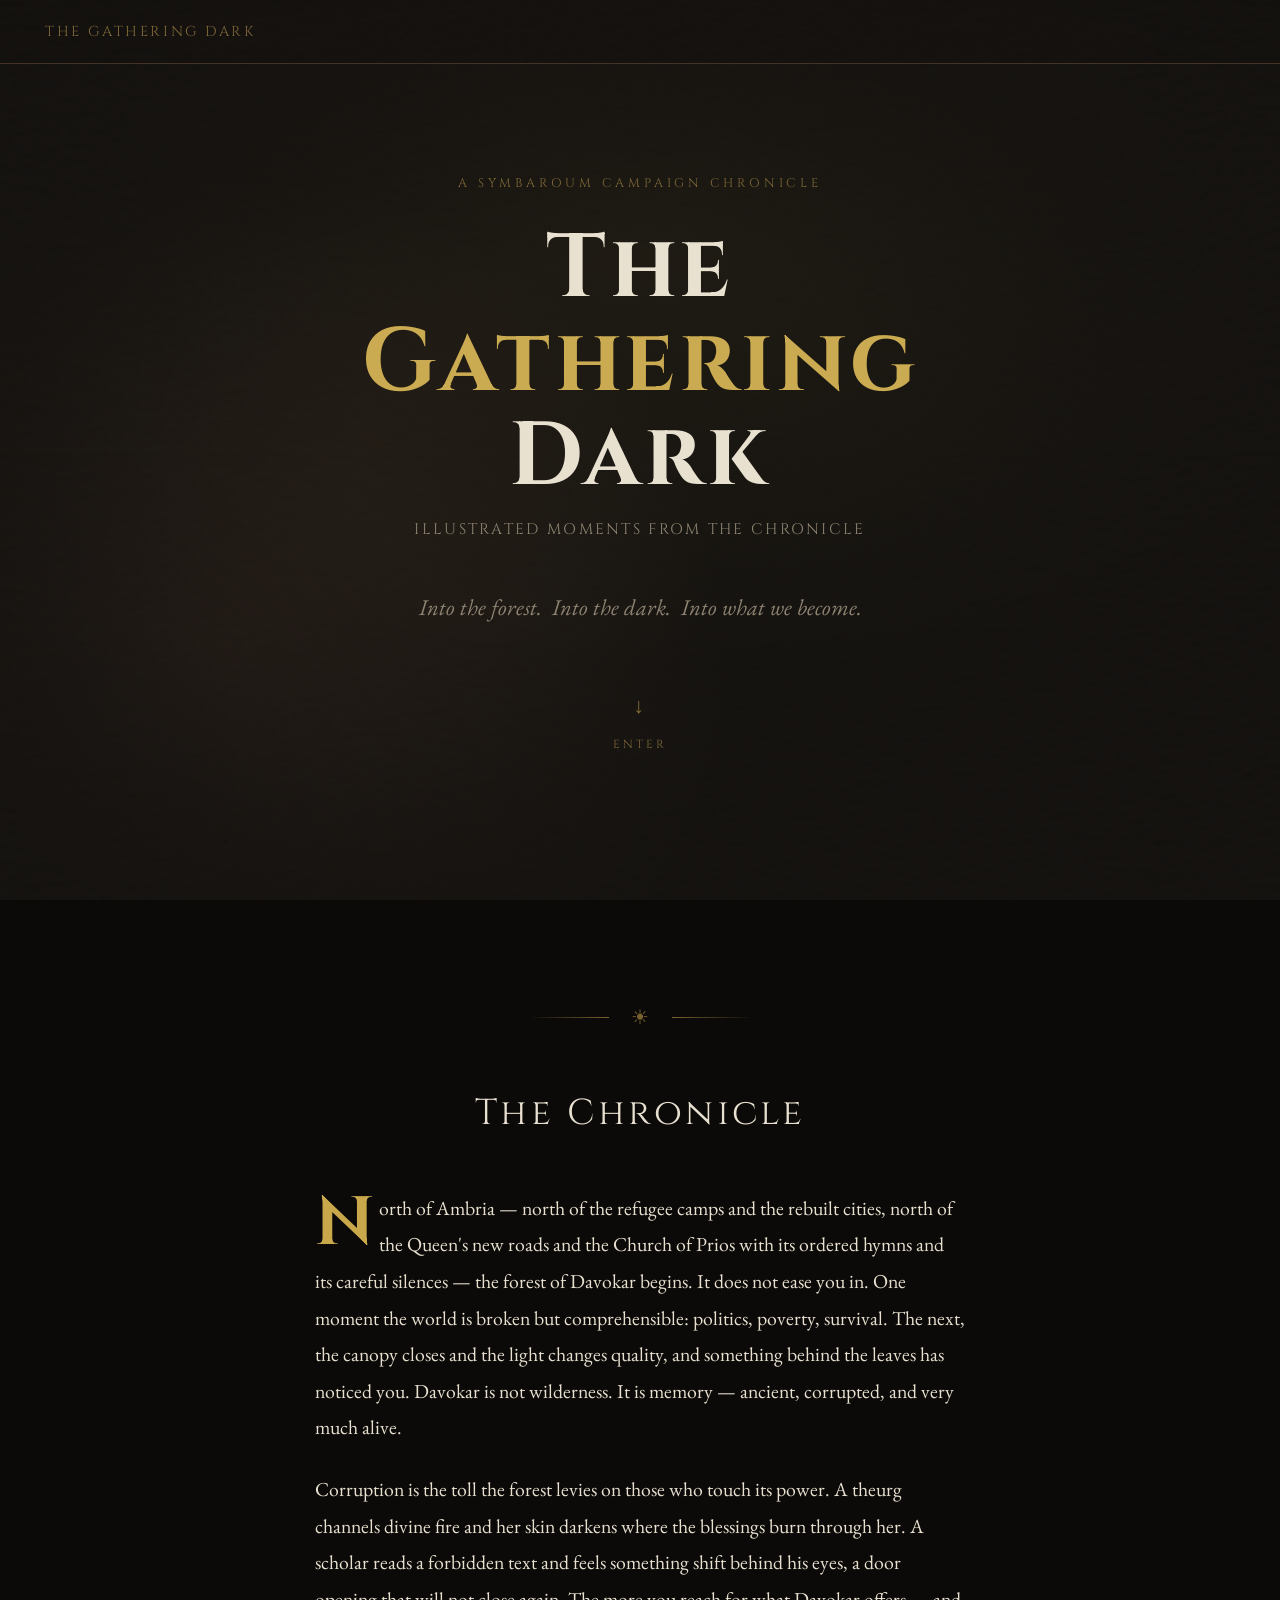
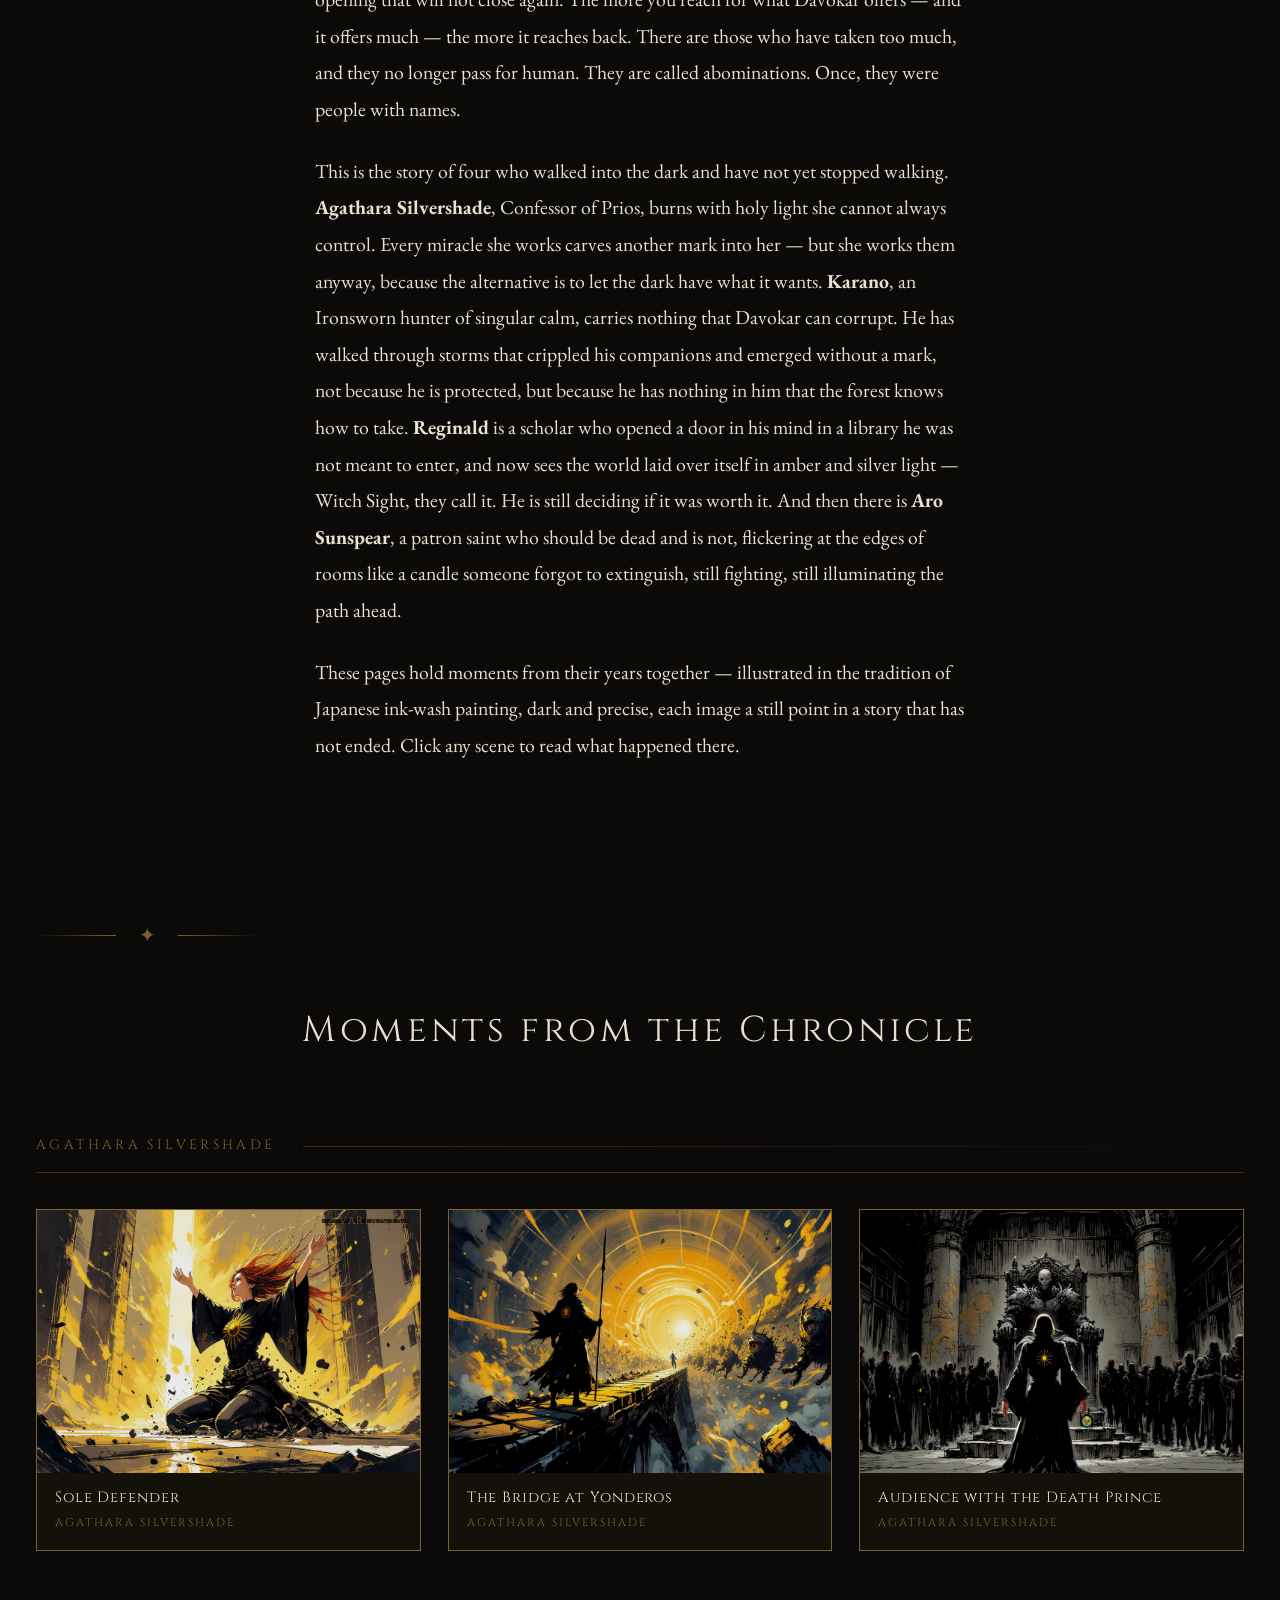
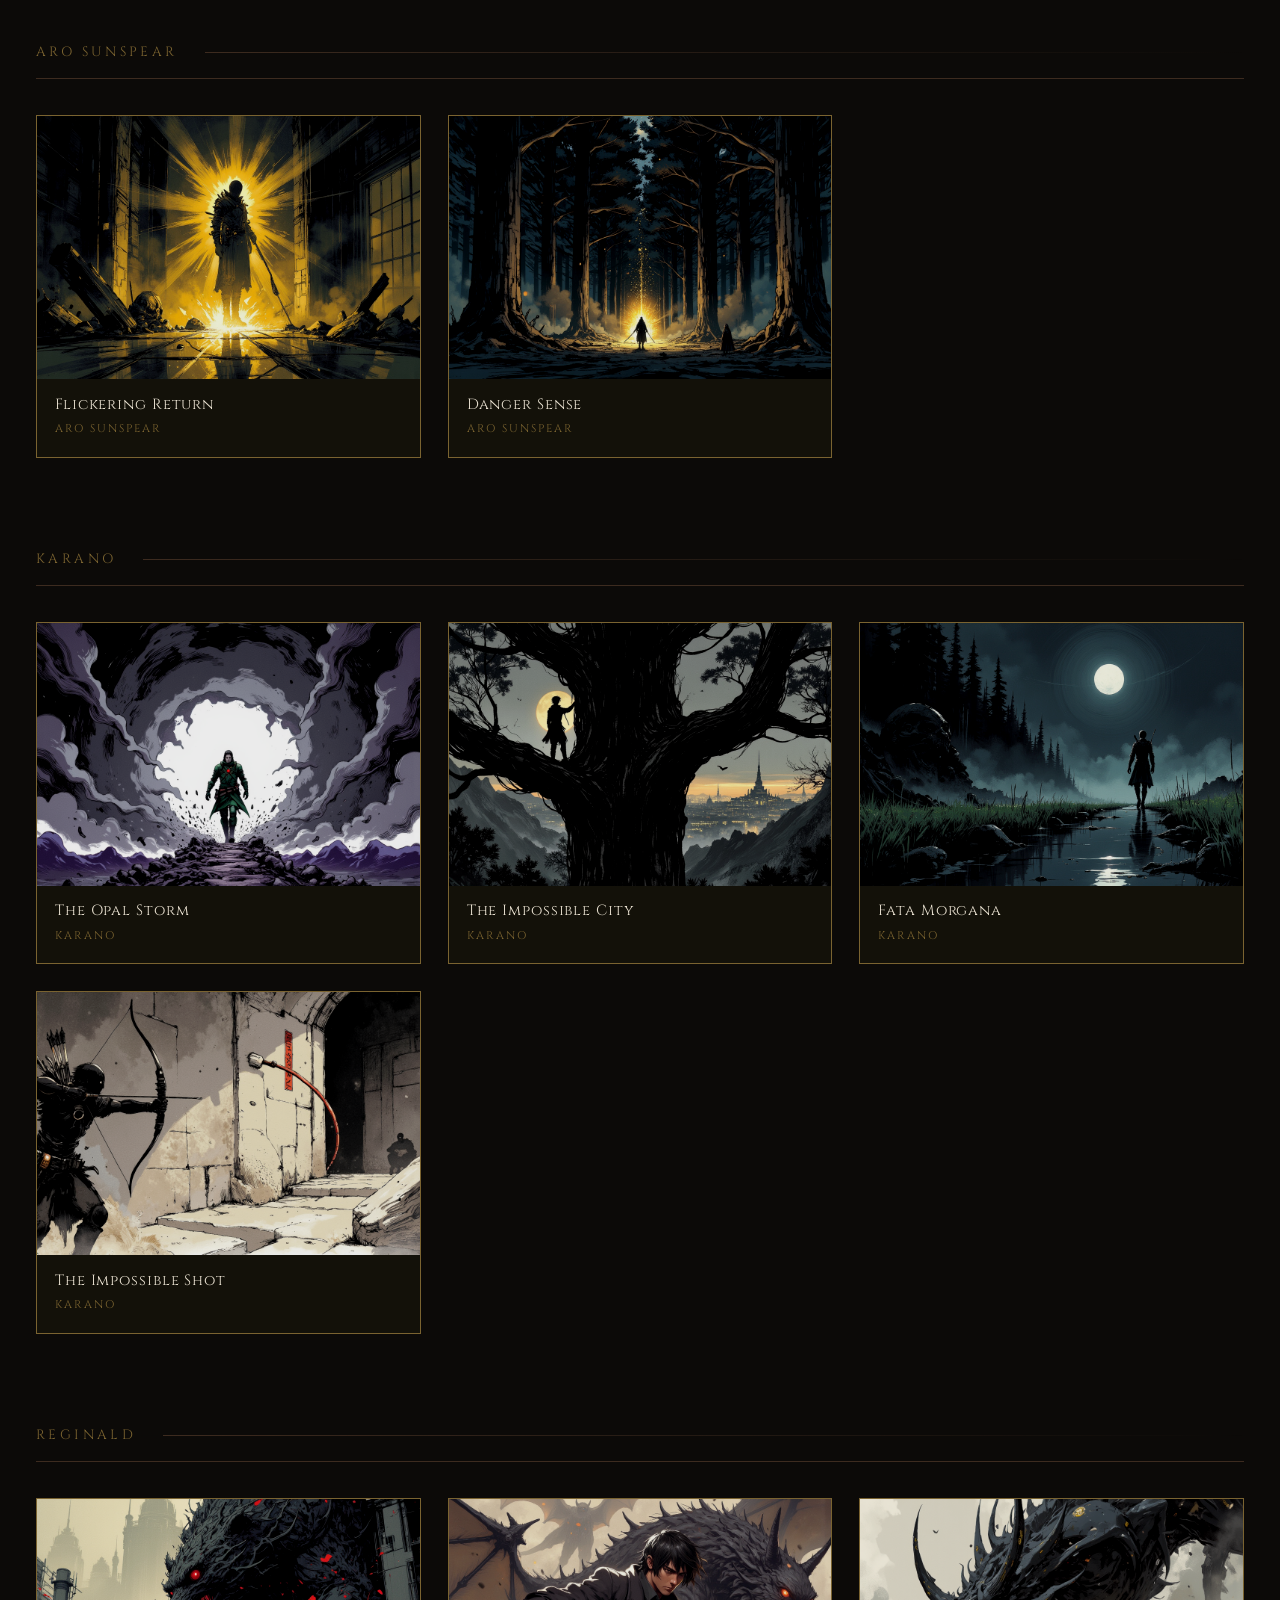
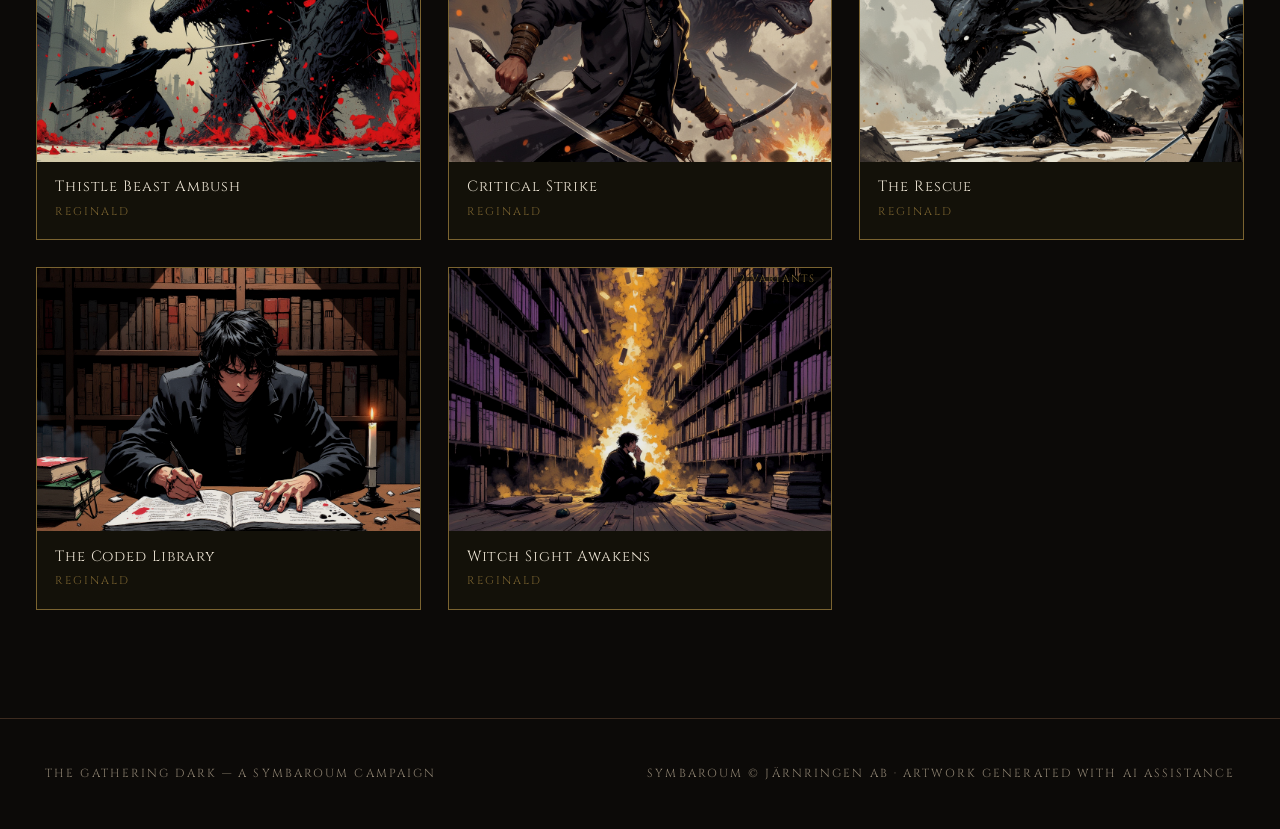
==== index.html @ 38d97ced "Initial site build: Symbaroum campaign story showcase Static GitHub Pages site with landing page, sc" ====
<!DOCTYPE html>
<html lang="en">
<head>
  <meta charset="UTF-8" />
  <meta name="viewport" content="width=device-width, initial-scale=1.0" />
  <title>The Gathering Dark — A Symbaroum Campaign Chronicle</title>
  <meta name="description" content="A chronicle of The Gathering Dark, a long-running Symbaroum campaign. Illustrated moments from Agathara Silvershade, Karano, Reginald, and Aro Sunspear." />
  <meta property="og:title" content="The Gathering Dark — A Symbaroum Campaign Chronicle" />
  <meta property="og:description" content="Into the forest. Into the dark. Into what we become." />
  <meta property="og:type" content="website" />

  <!-- Fonts -->
  <link rel="preconnect" href="https://fonts.googleapis.com" />
  <link rel="preconnect" href="https://fonts.gstatic.com" crossorigin />
  <link href="https://fonts.googleapis.com/css2?family=Cinzel:wght@400;700&family=EB+Garamond:ital,wght@0,400;0,600;1,400&display=swap" rel="stylesheet" />

  <link rel="stylesheet" href="css/style.css" />
</head>
<body data-page="index">

  <!-- Navigation -->
  <nav class="site-nav" aria-label="Site navigation">
    <a class="nav-title" href="index.html">The Gathering Dark</a>
  </nav>

  <!-- Hero -->
  <section class="hero" aria-labelledby="hero-title">
    <div class="hero-bg" aria-hidden="true"></div>
    <div class="hero-content">
      <p class="hero-eyebrow">A Symbaroum Campaign Chronicle</p>
      <h1 class="hero-title" id="hero-title">
        The <span>Gathering</span> Dark
      </h1>
      <p class="hero-subtitle">Illustrated Moments from the Chronicle</p>
      <p class="hero-tagline">
        Into the forest.&ensp;Into the dark.&ensp;Into what we become.
      </p>
      <a class="hero-scroll-cue" href="#chronicle" aria-label="Scroll to the chronicle">
        <span class="arrow">↓</span>
        Enter
      </a>
    </div>
  </section>

  <!-- Campaign Introduction -->
  <section class="campaign-intro page-fade" id="chronicle" aria-labelledby="intro-heading">
    <div class="section-ornament" aria-hidden="true">
      <span class="rule"></span>
      <span class="glyph">☀</span>
      <span class="rule right"></span>
    </div>
    <h2 class="section-heading" id="intro-heading">The Chronicle</h2>
    <div class="intro-text">
      <p>North of Ambria — north of the refugee camps and the rebuilt cities, north of the Queen's new roads and the Church of Prios with its ordered hymns and its careful silences — the forest of Davokar begins. It does not ease you in. One moment the world is broken but comprehensible: politics, poverty, survival. The next, the canopy closes and the light changes quality, and something behind the leaves has noticed you. Davokar is not wilderness. It is memory — ancient, corrupted, and very much alive.</p>

      <p>Corruption is the toll the forest levies on those who touch its power. A theurg channels divine fire and her skin darkens where the blessings burn through her. A scholar reads a forbidden text and feels something shift behind his eyes, a door opening that will not close again. The more you reach for what Davokar offers — and it offers much — the more it reaches back. There are those who have taken too much, and they no longer pass for human. They are called abominations. Once, they were people with names.</p>

      <p>This is the story of four who walked into the dark and have not yet stopped walking. <strong>Agathara Silvershade</strong>, Confessor of Prios, burns with holy light she cannot always control. Every miracle she works carves another mark into her — but she works them anyway, because the alternative is to let the dark have what it wants. <strong>Karano</strong>, an Ironsworn hunter of singular calm, carries nothing that Davokar can corrupt. He has walked through storms that crippled his companions and emerged without a mark, not because he is protected, but because he has nothing in him that the forest knows how to take. <strong>Reginald</strong> is a scholar who opened a door in his mind in a library he was not meant to enter, and now sees the world laid over itself in amber and silver light — Witch Sight, they call it. He is still deciding if it was worth it. And then there is <strong>Aro Sunspear</strong>, a patron saint who should be dead and is not, flickering at the edges of rooms like a candle someone forgot to extinguish, still fighting, still illuminating the path ahead.</p>

      <p>These pages hold moments from their years together — illustrated in the tradition of Japanese ink-wash painting, dark and precise, each image a still point in a story that has not ended. Click any scene to read what happened there.</p>
    </div>
  </section>

  <!-- Gallery Section -->
  <section class="gallery-section page-fade" aria-labelledby="gallery-heading">
    <div class="gallery-section-header">
      <div class="section-ornament" aria-hidden="true">
        <span class="rule"></span>
        <span class="glyph">✦</span>
        <span class="rule right"></span>
      </div>
      <h2 class="section-heading" id="gallery-heading">Moments from the Chronicle</h2>
    </div>

    <!-- Gallery root: populated by main.js -->
    <div id="gallery-root" aria-live="polite">
      <div class="loading-state" aria-label="Loading scenes">Loading scenes&hellip;</div>
    </div>
  </section>

  <!-- Footer -->
  <footer class="site-footer" role="contentinfo">
    <span class="footer-text">The Gathering Dark &mdash; A Symbaroum Campaign</span>
    <span class="footer-text">Symbaroum &copy; Järnringen AB &middot; Artwork generated with AI assistance</span>
  </footer>

  <script src="js/main.js"></script>
</body>
</html>
---- css/style.css ----
/* ============================================================
   THE GATHERING DARK — Symbaroum Campaign Chronicle
   Stylesheet: Japanese ink-wash meets dark European fantasy
   ============================================================ */

/* --- Google Fonts --- */
@import url('https://fonts.googleapis.com/css2?family=Cinzel:wght@400;700&family=EB+Garamond:ital,wght@0,400;0,600;1,400&display=swap');

/* --- Custom Properties --- */
:root {
  --bg:          #0c0a08;
  --bg-surface:  #131109;
  --bg-elevated: #1a1712;
  --gold:        #c9a84c;
  --gold-dim:    #7a6330;
  --ink:         #e8e0d0;
  --ink-dim:     #8a7f6e;
  --accent:      #3d2b1f;

  --font-heading: 'Cinzel', 'Georgia', serif;
  --font-body:    'EB Garamond', 'Georgia', serif;

  --nav-height:   64px;
  --readable-col: 65ch;
  --detail-col:   720px;
}

/* --- Reset & Base --- */
*, *::before, *::after {
  box-sizing: border-box;
  margin: 0;
  padding: 0;
}

html {
  font-size: 18px;
  scroll-behavior: smooth;
}

body {
  background-color: var(--bg);
  color: var(--ink);
  font-family: var(--font-body);
  font-size: 1rem;
  line-height: 1.75;
  min-height: 100vh;
  position: relative;
  overflow-x: hidden;
}

/* --- Grain Texture Overlay --- */
body::before {
  content: '';
  position: fixed;
  inset: 0;
  pointer-events: none;
  z-index: 9999;
  opacity: 0.04;
  background-image: url("../images/texture-washi.png");
  background-repeat: no-repeat;
  background-size: cover;
  background-position: center;
}

/* --- Page Fade-in --- */
@keyframes fadeIn {
  from { opacity: 0; transform: translateY(6px); }
  to   { opacity: 1; transform: translateY(0); }
}

.page-fade {
  animation: fadeIn 0.7s ease both;
}

/* --- Navigation --- */
.site-nav {
  position: fixed;
  top: 0;
  left: 0;
  right: 0;
  z-index: 100;
  height: var(--nav-height);
  background: rgba(12, 10, 8, 0.92);
  backdrop-filter: blur(8px);
  -webkit-backdrop-filter: blur(8px);
  border-bottom: 1px solid var(--accent);
  display: flex;
  align-items: center;
  justify-content: space-between;
  padding: 0 2.5rem;
}

.nav-title {
  font-family: var(--font-heading);
  font-size: 0.8rem;
  letter-spacing: 0.18em;
  text-transform: uppercase;
  color: var(--gold-dim);
  text-decoration: none;
  transition: color 0.25s ease;
}

.nav-title:hover {
  color: var(--gold);
}

.nav-back {
  font-family: var(--font-heading);
  font-size: 0.75rem;
  letter-spacing: 0.12em;
  text-transform: uppercase;
  color: var(--ink-dim);
  text-decoration: none;
  display: flex;
  align-items: center;
  gap: 0.5rem;
  transition: color 0.25s ease;
}

.nav-back:hover {
  color: var(--gold);
}

.nav-back::before {
  content: '←';
  font-style: normal;
}

/* ============================================================
   INDEX PAGE
   ============================================================ */

/* --- Hero Section --- */
.hero {
  position: relative;
  width: 100%;
  min-height: 100svh;
  display: flex;
  flex-direction: column;
  align-items: center;
  justify-content: center;
  text-align: center;
  padding: calc(var(--nav-height) + 2rem) 2rem 4rem;
  overflow: hidden;
}

/* Vignette base */
.hero::after {
  content: '';
  position: absolute;
  inset: 0;
  background: radial-gradient(ellipse at center, transparent 30%, rgba(12, 10, 8, 0.6) 70%, var(--bg) 100%);
  pointer-events: none;
}

/* Slow ink-wash drift animation */
@keyframes inkDrift {
  0%   { transform: scale(1)    translate(0, 0); }
  33%  { transform: scale(1.04) translate(-1%, 0.8%); }
  66%  { transform: scale(1.02) translate(1%, -0.5%); }
  100% { transform: scale(1)    translate(0, 0); }
}

.hero-bg {
  position: absolute;
  inset: -5%;
  background:
    radial-gradient(ellipse 80% 60% at 50% 30%, rgba(201, 168, 76, 0.05) 0%, transparent 70%),
    radial-gradient(ellipse 60% 80% at 20% 70%, rgba(61, 43, 31, 0.4) 0%, transparent 60%),
    radial-gradient(ellipse 70% 50% at 80% 60%, rgba(12, 10, 8, 0.8) 0%, transparent 70%);
  animation: inkDrift 20s ease-in-out infinite;
  pointer-events: none;
}

.hero-content {
  position: relative;
  z-index: 1;
  max-width: 700px;
}

.hero-eyebrow {
  font-family: var(--font-heading);
  font-size: 0.7rem;
  letter-spacing: 0.3em;
  text-transform: uppercase;
  color: var(--gold-dim);
  margin-bottom: 1.5rem;
}

.hero-title {
  font-family: var(--font-heading);
  font-size: clamp(2.8rem, 7vw, 5.5rem);
  font-weight: 700;
  line-height: 1.05;
  color: var(--ink);
  letter-spacing: 0.04em;
  margin-bottom: 0.75rem;
}

.hero-title span {
  color: var(--gold);
}

.hero-subtitle {
  font-family: var(--font-heading);
  font-size: 0.85rem;
  letter-spacing: 0.15em;
  text-transform: uppercase;
  color: var(--ink-dim);
  margin-bottom: 2.5rem;
}

.hero-tagline {
  font-family: var(--font-body);
  font-style: italic;
  font-size: 1.25rem;
  color: var(--ink-dim);
  line-height: 1.6;
  margin-bottom: 3.5rem;
}

.hero-scroll-cue {
  display: inline-flex;
  flex-direction: column;
  align-items: center;
  gap: 0.5rem;
  color: var(--gold-dim);
  font-family: var(--font-heading);
  font-size: 0.65rem;
  letter-spacing: 0.25em;
  text-transform: uppercase;
  text-decoration: none;
  transition: color 0.3s ease;
}

.hero-scroll-cue:hover {
  color: var(--gold);
}

@keyframes scrollBounce {
  0%, 100% { transform: translateY(0); }
  50%       { transform: translateY(6px); }
}

.hero-scroll-cue .arrow {
  display: block;
  font-size: 1.2rem;
  animation: scrollBounce 2.5s ease-in-out infinite;
}

/* --- Campaign Introduction --- */
.campaign-intro {
  padding: 6rem 2rem 5rem;
  display: flex;
  flex-direction: column;
  align-items: center;
}

.section-ornament {
  display: flex;
  align-items: center;
  gap: 1.25rem;
  margin-bottom: 3rem;
}

.section-ornament .rule {
  width: 80px;
  height: 1px;
  background: linear-gradient(to right, transparent, var(--gold-dim));
}

.section-ornament .rule.right {
  background: linear-gradient(to left, transparent, var(--gold-dim));
}

.section-ornament .glyph {
  color: var(--gold-dim);
  font-size: 1.1rem;
  line-height: 1;
}

.section-heading {
  font-family: var(--font-heading);
  font-size: clamp(1.4rem, 3vw, 2rem);
  font-weight: 400;
  letter-spacing: 0.1em;
  color: var(--ink);
  text-align: center;
  margin-bottom: 2.5rem;
}

.intro-text {
  max-width: var(--readable-col);
  font-size: 1.1rem;
  line-height: 1.85;
  color: var(--ink);
}

.intro-text p {
  margin-bottom: 1.4rem;
}

.intro-text p:last-child {
  margin-bottom: 0;
}

.intro-text p:first-child::first-letter {
  float: left;
  font-family: var(--font-heading);
  font-size: 3.8rem;
  font-weight: 700;
  line-height: 0.85;
  color: var(--gold);
  margin-right: 0.08em;
  margin-top: 0.06em;
}

/* --- Gallery Section --- */
.gallery-section {
  padding: 4rem 2rem 6rem;
}

.gallery-section-header {
  text-align: center;
  margin-bottom: 4rem;
}

.gallery-section-header .section-heading {
  margin-bottom: 0;
}

/* Character Group */
.character-group {
  margin-bottom: 5rem;
}

.character-group:last-child {
  margin-bottom: 0;
}

.group-label {
  display: flex;
  align-items: center;
  gap: 1.5rem;
  margin-bottom: 2rem;
  padding-bottom: 0.75rem;
  border-bottom: 1px solid var(--accent);
}

.group-label-name {
  font-family: var(--font-heading);
  font-size: 0.75rem;
  letter-spacing: 0.25em;
  text-transform: uppercase;
  color: var(--gold-dim);
  white-space: nowrap;
}

.group-label-line {
  flex: 1;
  height: 1px;
  background: linear-gradient(to right, var(--accent), transparent);
}

/* Scene Grid */
.scene-grid {
  display: grid;
  grid-template-columns: repeat(3, 1fr);
  gap: 1.5rem;
  max-width: 1280px;
  margin: 0 auto;
}

/* Scene Card */
.scene-card {
  display: block;
  text-decoration: none;
  background: var(--bg-surface);
  border: 1px solid var(--gold-dim);
  overflow: hidden;
  position: relative;
  transition: transform 0.3s ease, border-color 0.3s ease, box-shadow 0.3s ease;
  cursor: pointer;
}

.scene-card:hover {
  transform: translateY(-3px);
  border-color: var(--gold);
  box-shadow: 0 0 24px rgba(201, 168, 76, 0.15), 0 8px 32px rgba(0, 0, 0, 0.6);
}

.scene-card-thumb {
  display: block;
  width: 100%;
  aspect-ratio: 16 / 11;
  object-fit: cover;
  object-position: center top;
  filter: brightness(0.9) contrast(1.05);
  transition: filter 0.3s ease;
}

.scene-card:hover .scene-card-thumb {
  filter: brightness(1.0) contrast(1.05);
}

.scene-card-body {
  padding: 0.85rem 1rem 1rem;
}

.scene-card-title {
  font-family: var(--font-heading);
  font-size: 0.82rem;
  letter-spacing: 0.06em;
  color: var(--ink);
  font-weight: 400;
  margin-bottom: 0.3rem;
  line-height: 1.3;
}

.scene-card-character {
  font-family: var(--font-heading);
  font-size: 0.62rem;
  letter-spacing: 0.18em;
  text-transform: uppercase;
  color: var(--gold-dim);
}

/* ============================================================
   SCENE DETAIL PAGE
   ============================================================ */

.scene-page {
  padding-top: var(--nav-height);
}

/* Full-bleed hero image */
.scene-hero {
  position: relative;
  width: 100%;
  background: #000;
  line-height: 0;
}

/* Single image */
.scene-hero-single img {
  display: block;
  width: 100%;
  max-height: 85vh;
  object-fit: cover;
  object-position: center top;
}

/* Dual images side by side */
.scene-hero-dual {
  display: grid;
  grid-template-columns: 1fr 1fr;
  gap: 4px;
}

.scene-hero-dual img {
  display: block;
  width: 100%;
  max-height: 85vh;
  object-fit: cover;
  object-position: center top;
}

/* Title overlay at bottom of hero */
.scene-hero-overlay {
  position: absolute;
  bottom: 0;
  left: 0;
  right: 0;
  padding: 3.5rem 2.5rem 1.75rem;
  background: linear-gradient(to top, rgba(12,10,8,0.95) 0%, rgba(12,10,8,0.6) 60%, transparent 100%);
  line-height: 1;
}

.scene-hero-character {
  font-family: var(--font-heading);
  font-size: 0.7rem;
  letter-spacing: 0.25em;
  text-transform: uppercase;
  color: var(--gold-dim);
  margin-bottom: 0.6rem;
  display: block;
}

.scene-hero-title {
  font-family: var(--font-heading);
  font-size: clamp(1.6rem, 4vw, 2.8rem);
  font-weight: 700;
  color: var(--ink);
  letter-spacing: 0.04em;
  line-height: 1.1;
}

/* Divider between image and text */
.scene-divider {
  position: relative;
  display: flex;
  align-items: center;
  justify-content: center;
  padding: 2.5rem 0;
  overflow: visible;
}

.scene-divider::before {
  content: '';
  position: absolute;
  left: 0;
  right: 0;
  top: 50%;
  height: 1px;
  background: var(--gold-dim);
  transform: translateY(-50%);
}

.scene-divider-glyph {
  position: relative;
  z-index: 1;
  background: var(--bg);
  padding: 0 1.25rem;
  line-height: 0;
}

/* Sun / Prios glyph SVG */
.divider-sun {
  display: block;
  width: 28px;
  height: 28px;
  opacity: 0.7;
}

/* Narrative text block */
.scene-narrative {
  padding: 0 2rem 6rem;
  display: flex;
  justify-content: center;
}

.scene-narrative-inner {
  max-width: var(--detail-col);
  width: 100%;
}

.scene-description {
  font-family: var(--font-body);
  font-size: 1.2rem;
  line-height: 1.85;
  color: var(--ink);
  font-style: italic;
}

/* Drop-cap */
.scene-description::first-letter {
  float: left;
  font-family: var(--font-heading);
  font-size: 4.2rem;
  font-weight: 700;
  font-style: normal;
  line-height: 0.82;
  color: var(--gold);
  margin-right: 0.06em;
  margin-top: 0.08em;
  padding-bottom: 0.05em;
}

/* --- 404 / Not Found --- */
.not-found {
  min-height: 80vh;
  display: flex;
  flex-direction: column;
  align-items: center;
  justify-content: center;
  text-align: center;
  padding: calc(var(--nav-height) + 2rem) 2rem 4rem;
  gap: 1.5rem;
}

.not-found-code {
  font-family: var(--font-heading);
  font-size: 5rem;
  font-weight: 700;
  color: var(--accent);
  line-height: 1;
}

.not-found h2 {
  font-family: var(--font-heading);
  font-size: 1.3rem;
  font-weight: 400;
  letter-spacing: 0.1em;
  color: var(--ink-dim);
}

.not-found p {
  color: var(--ink-dim);
  font-size: 1rem;
  max-width: 40ch;
}

.btn-ghost {
  display: inline-block;
  margin-top: 0.5rem;
  padding: 0.65rem 1.75rem;
  border: 1px solid var(--gold-dim);
  font-family: var(--font-heading);
  font-size: 0.72rem;
  letter-spacing: 0.18em;
  text-transform: uppercase;
  color: var(--gold-dim);
  text-decoration: none;
  transition: border-color 0.25s ease, color 0.25s ease, background 0.25s ease;
}

.btn-ghost:hover {
  border-color: var(--gold);
  color: var(--gold);
  background: rgba(201, 168, 76, 0.05);
}

/* ============================================================
   FOOTER
   ============================================================ */

.site-footer {
  border-top: 1px solid var(--accent);
  padding: 2.5rem 2.5rem;
  display: flex;
  align-items: center;
  justify-content: space-between;
  gap: 1rem;
  flex-wrap: wrap;
}

.footer-text {
  font-family: var(--font-heading);
  font-size: 0.65rem;
  letter-spacing: 0.18em;
  text-transform: uppercase;
  color: var(--ink-dim);
}

/* ============================================================
   RESPONSIVE
   ============================================================ */

/* Tablet */
@media (max-width: 900px) {
  .scene-grid {
    grid-template-columns: repeat(2, 1fr);
  }

  .scene-hero-dual {
    grid-template-columns: 1fr 1fr;
    gap: 3px;
  }

  .site-nav {
    padding: 0 1.5rem;
  }

  .scene-hero-overlay {
    padding: 2.5rem 1.5rem 1.25rem;
  }
}

/* Mobile */
@media (max-width: 580px) {
  html {
    font-size: 16px;
  }

  .scene-grid {
    grid-template-columns: 1fr;
    gap: 1rem;
  }

  .scene-hero-dual {
    grid-template-columns: 1fr;
    gap: 3px;
  }

  .scene-hero-dual img {
    max-height: 55vw;
  }

  .hero-title {
    font-size: clamp(2.2rem, 10vw, 3rem);
  }

  .campaign-intro,
  .gallery-section {
    padding-left: 1.25rem;
    padding-right: 1.25rem;
  }

  .scene-narrative {
    padding-left: 1.25rem;
    padding-right: 1.25rem;
  }

  .site-nav {
    padding: 0 1rem;
  }

  .site-footer {
    padding: 2rem 1.25rem;
    flex-direction: column;
    text-align: center;
  }

  .scene-hero-overlay {
    padding: 2rem 1rem 1rem;
  }
}

/* Wide screens */
@media (min-width: 1400px) {
  .scene-grid {
    grid-template-columns: repeat(3, 1fr);
  }
}

/* Loading state */
.loading-state {
  min-height: 60vh;
  display: flex;
  align-items: center;
  justify-content: center;
  color: var(--ink-dim);
  font-family: var(--font-heading);
  font-size: 0.75rem;
  letter-spacing: 0.2em;
  text-transform: uppercase;
}

@keyframes pulse {
  0%, 100% { opacity: 0.4; }
  50%       { opacity: 1; }
}

.loading-state {
  animation: pulse 1.8s ease-in-out infinite;
}

/* ============================================================
   IMAGE MODAL (LIGHTBOX)
   ============================================================ */

/* Prevent body scroll when modal is open */
body.modal-open {
  overflow: hidden;
}

/* Cursor hint on zoomable images */
.scene-zoomable {
  cursor: zoom-in;
}

/* Modal shell — hidden by default */
#image-modal {
  position: fixed;
  inset: 0;
  z-index: 10000;
  display: flex;
  align-items: center;
  justify-content: center;
  opacity: 0;
  pointer-events: none;
  transition: opacity 0.3s ease;
}

#image-modal.is-open {
  opacity: 1;
  pointer-events: all;
}

/* Dark backdrop */
.modal-backdrop {
  position: absolute;
  inset: 0;
  background: rgba(6, 5, 4, 0.94);
  cursor: zoom-out;
}

/* Close button */
.modal-close {
  position: absolute;
  top: 1.25rem;
  right: 1.5rem;
  z-index: 1;
  background: none;
  border: 1px solid var(--gold-dim);
  color: var(--ink-dim);
  font-size: 1.5rem;
  line-height: 1;
  width: 2.25rem;
  height: 2.25rem;
  border-radius: 2px;
  cursor: pointer;
  display: flex;
  align-items: center;
  justify-content: center;
  padding: 0;
  transition: color 0.2s ease, border-color 0.2s ease;
}

.modal-close:hover {
  color: var(--gold);
  border-color: var(--gold);
}

/* Image container — fills viewport with padding so image has breathing room */
.modal-img-wrap {
  position: relative;
  z-index: 1;
  max-width: 95vw;
  max-height: 92vh;
  display: flex;
  align-items: center;
  justify-content: center;
}

.modal-img {
  display: block;
  max-width: 95vw;
  max-height: 92vh;
  width: auto;
  height: auto;
  object-fit: contain;
  box-shadow: 0 0 80px rgba(0, 0, 0, 0.8);
  /* Subtle gold border to frame the art */
  outline: 1px solid var(--gold-dim);
}
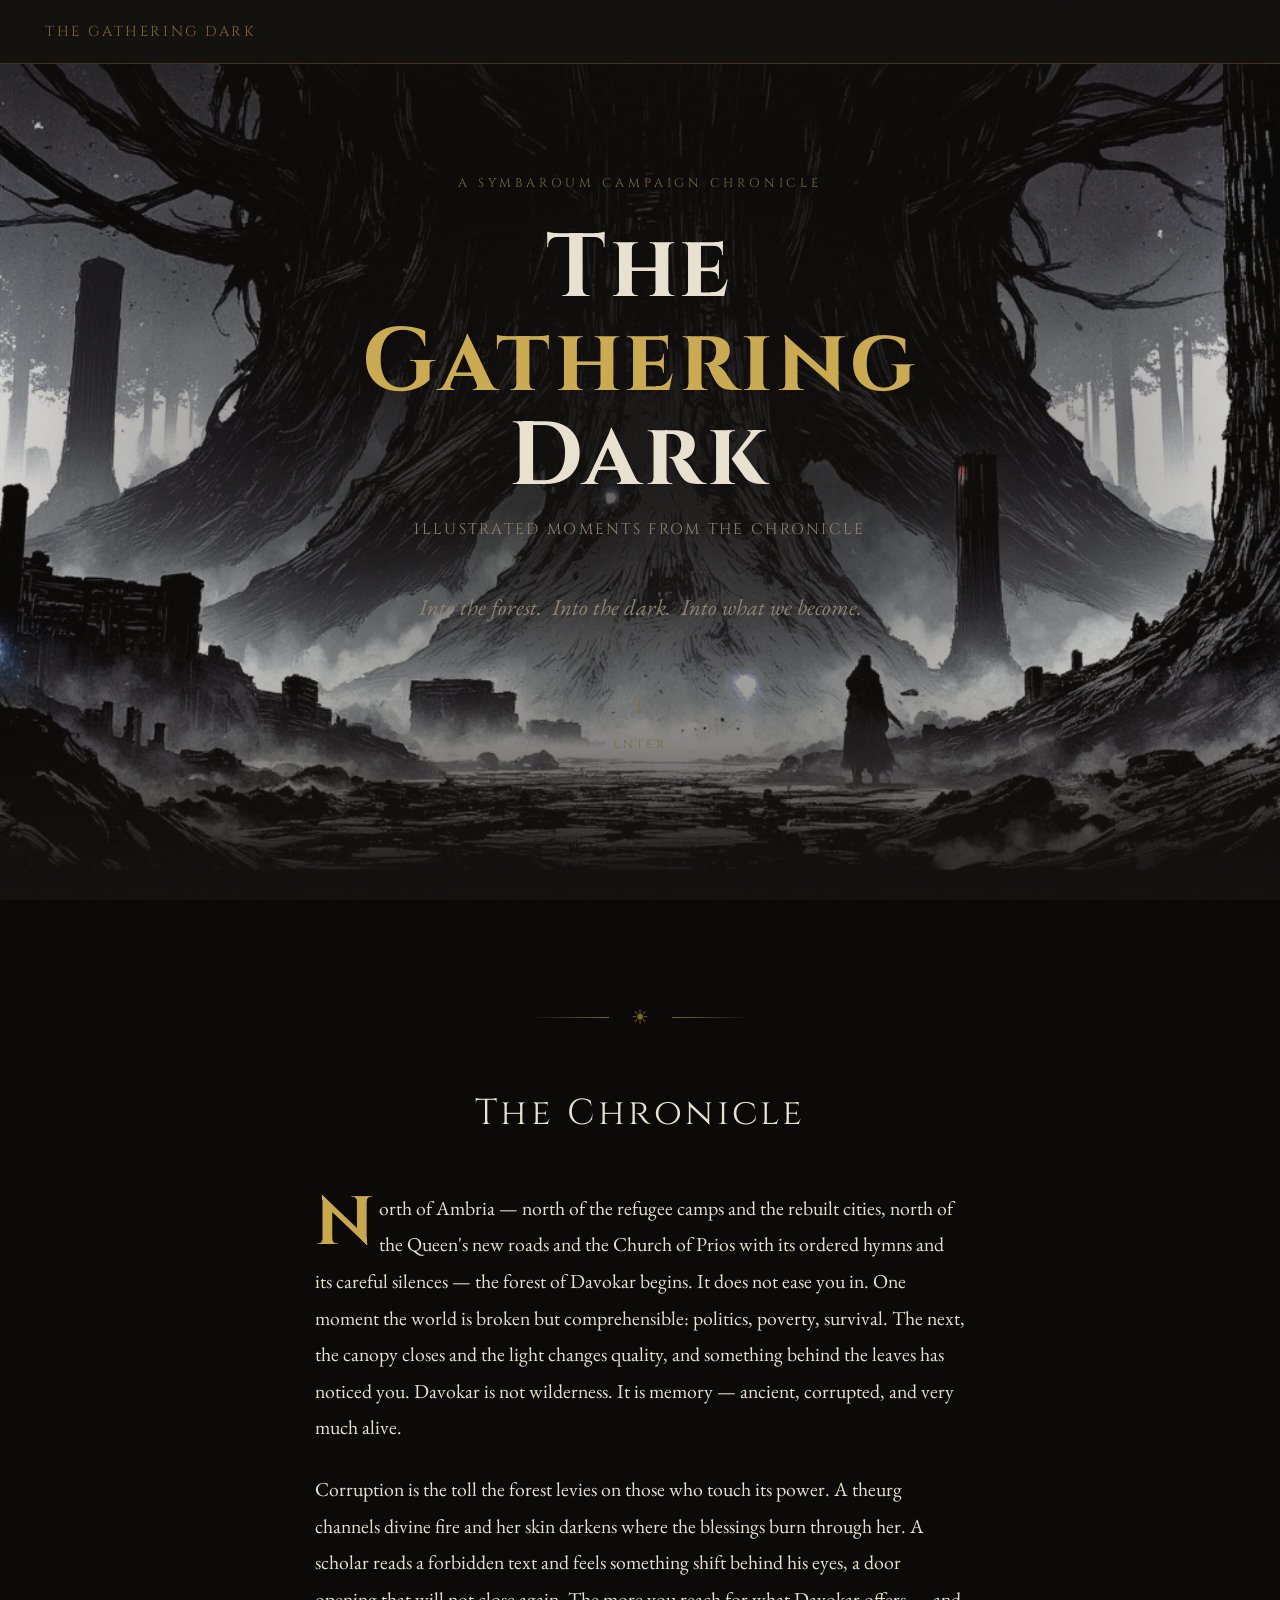
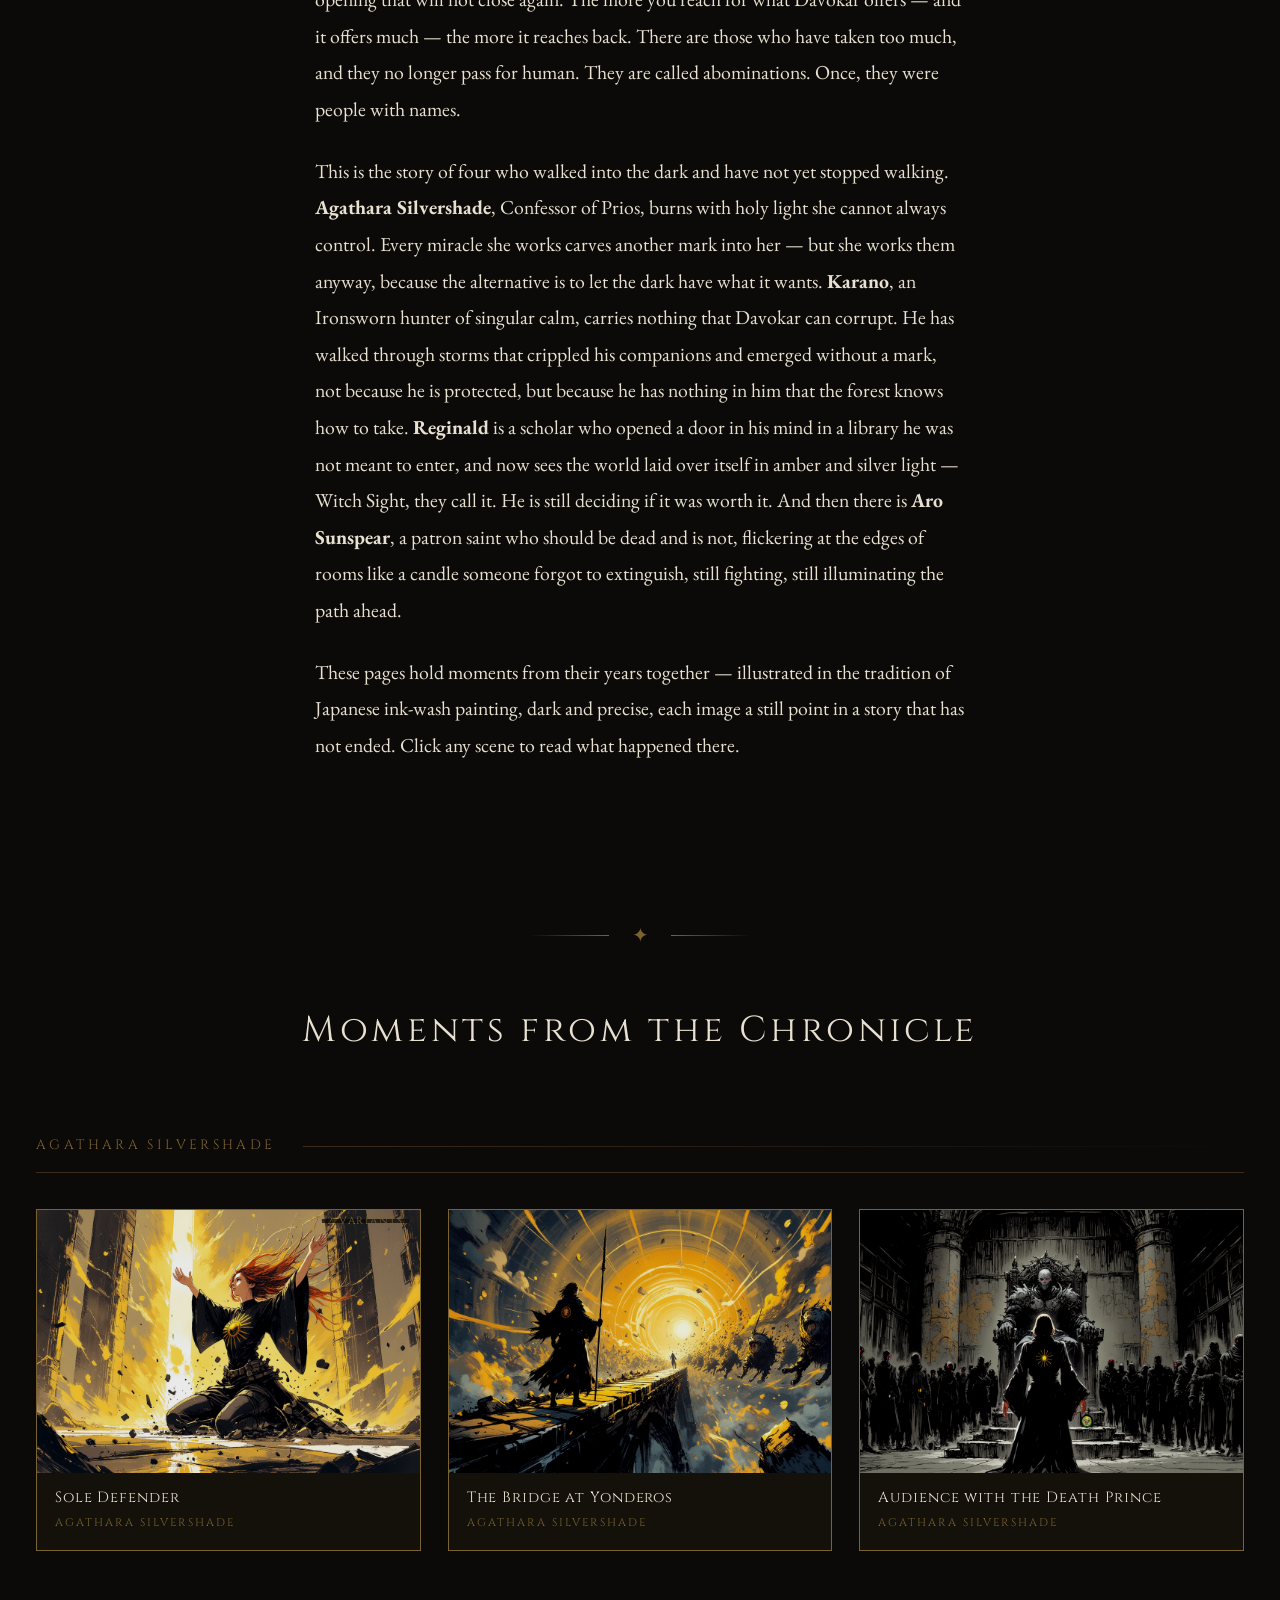
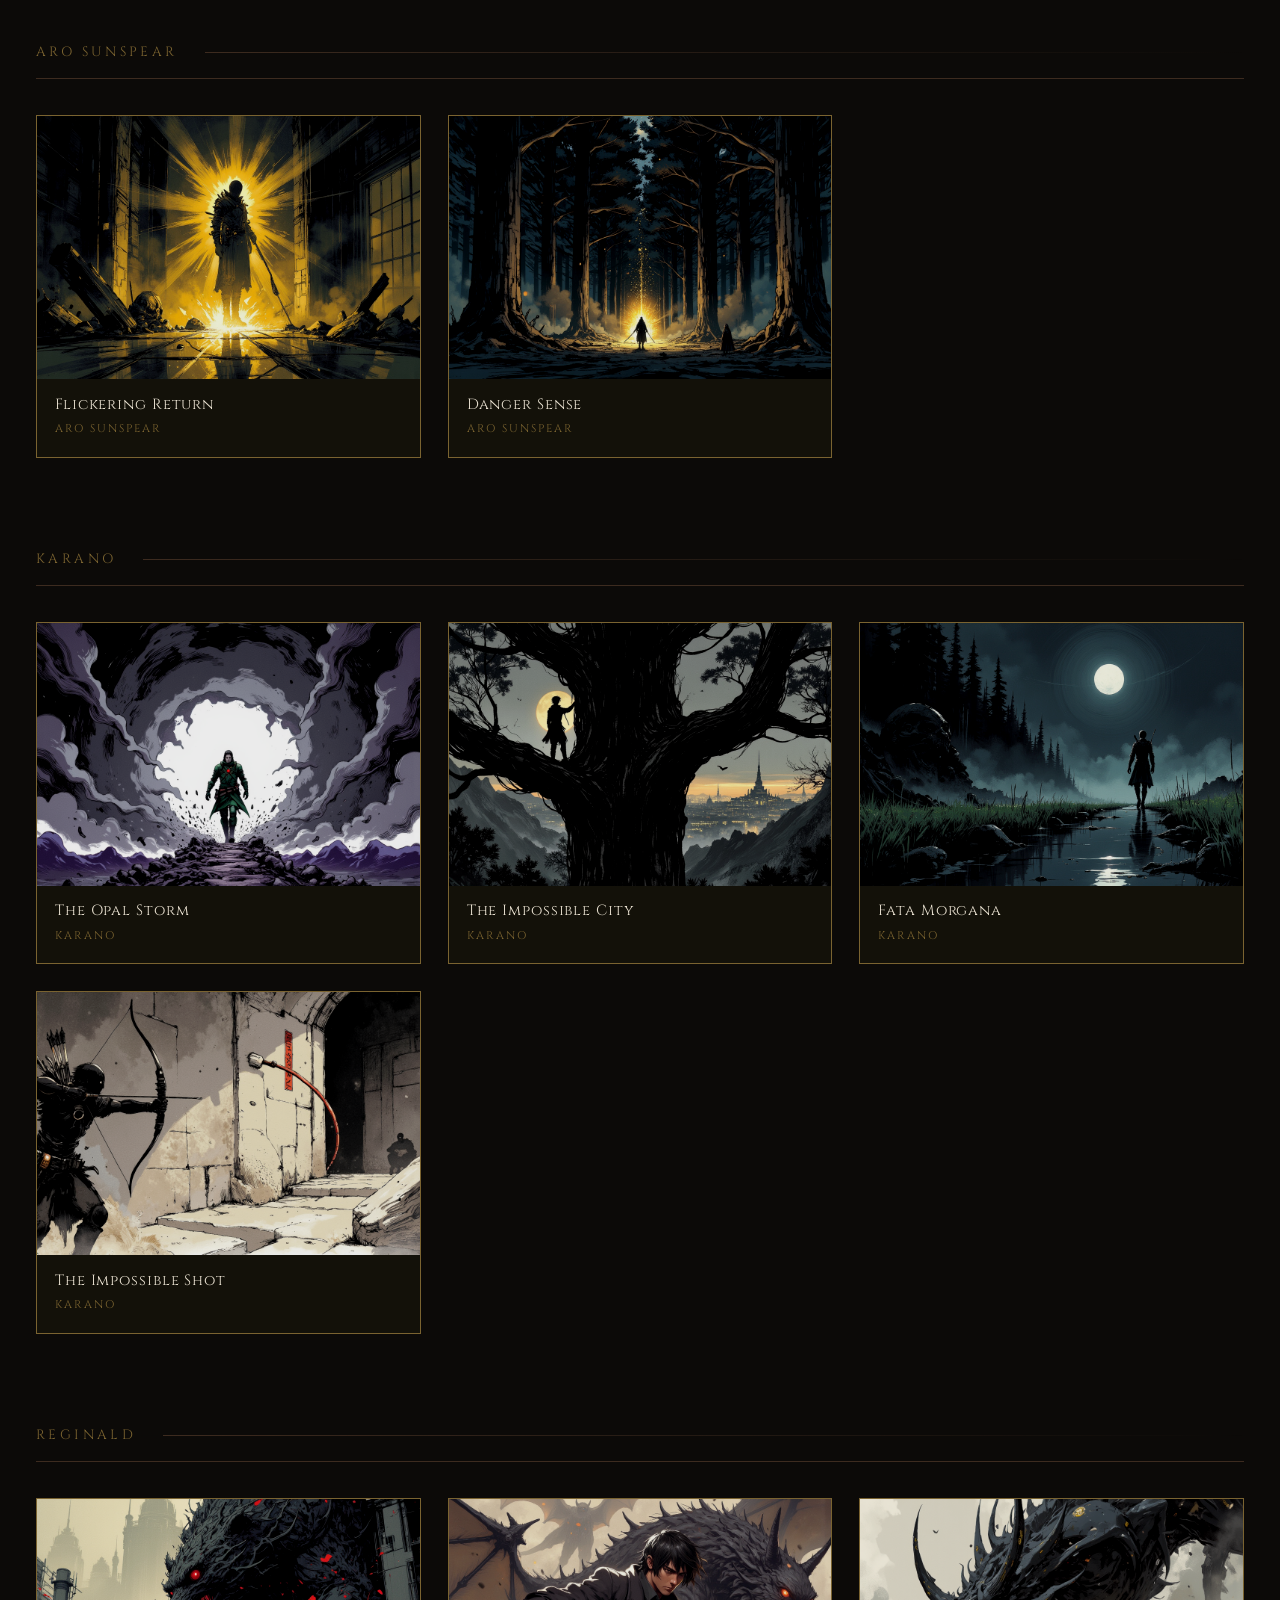
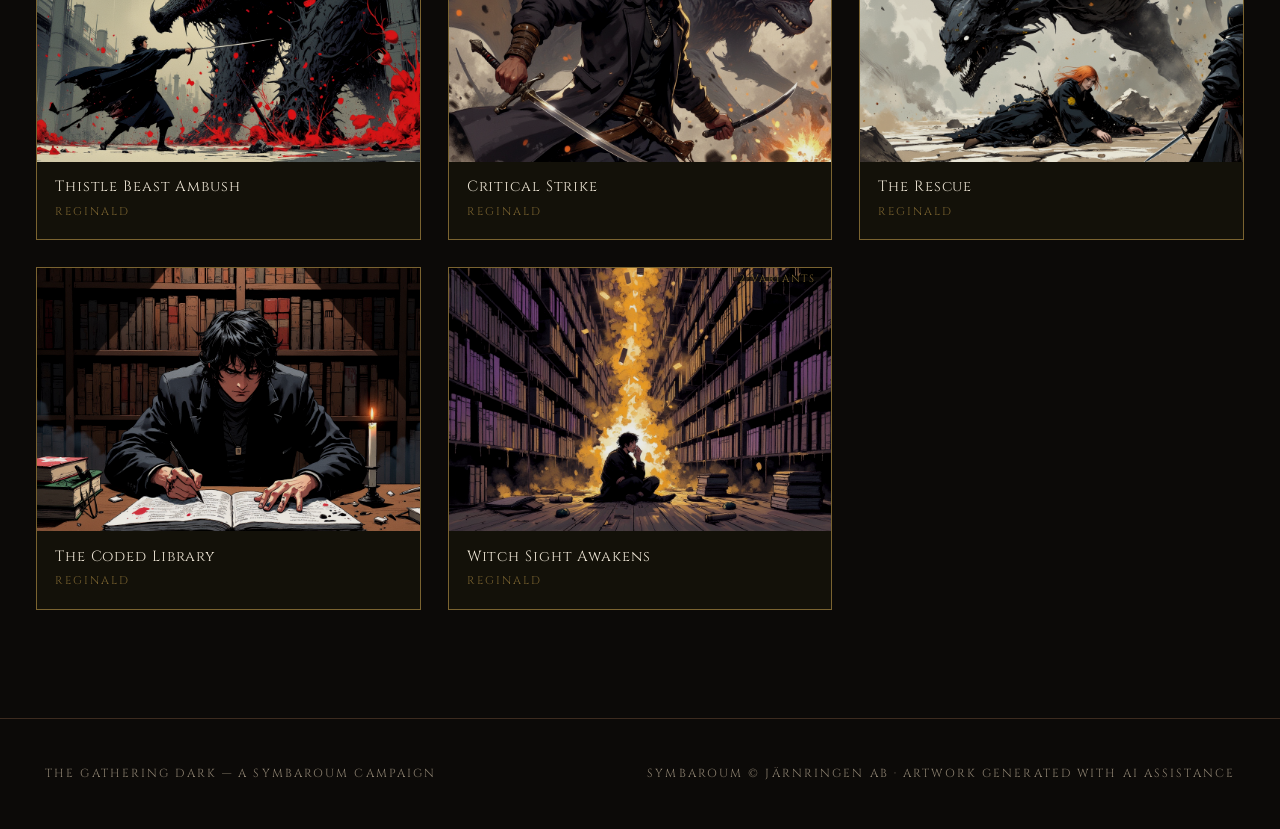
==== commit 7a17b3ea: "Add hero background crossfade with three Flux illustrations Three AI-illustrated hero images (Davoka" ====
--- a/index.html
+++ b/index.html
@@ -25,7 +25,11 @@
 
   <!-- Hero -->
   <section class="hero" aria-labelledby="hero-title">
-    <div class="hero-bg" aria-hidden="true"></div>
+    <div class="hero-bg" aria-hidden="true">
+      <img class="hero-bg-img" src="images/hero-davokar-depths_00001_.png" alt="" />
+      <img class="hero-bg-img" src="images/hero-threshold-four_00001_.png" alt="" />
+      <img class="hero-bg-img" src="images/hero-corruption-spreading_00001_.png" alt="" />
+    </div>
     <div class="hero-content">
       <p class="hero-eyebrow">A Symbaroum Campaign Chronicle</p>
       <h1 class="hero-title" id="hero-title">
--- a/css/style.css
+++ b/css/style.css
@@ -144,32 +144,38 @@
   overflow: hidden;
 }
 
-/* Vignette base */
+/* Hero image layers — stacked, JS fades between them */
+.hero-bg {
+  position: absolute;
+  inset: 0;
+  pointer-events: none;
+}
+
+.hero-bg-img {
+  position: absolute;
+  inset: 0;
+  width: 100%;
+  height: 100%;
+  object-fit: cover;
+  object-position: center;
+  opacity: 0;
+  transition: opacity 2.5s ease-in-out;
+}
+
+.hero-bg-img.is-active {
+  opacity: 1;
+}
+
+/* Center-fade overlay: darkens behind the text, lets art breathe at edges */
 .hero::after {
   content: '';
   position: absolute;
   inset: 0;
-  background: radial-gradient(ellipse at center, transparent 30%, rgba(12, 10, 8, 0.6) 70%, var(--bg) 100%);
+  background:
+    radial-gradient(ellipse 65% 55% at 50% 50%, rgba(12, 10, 8, 0.72) 0%, rgba(12, 10, 8, 0.3) 60%, transparent 100%),
+    linear-gradient(to bottom, rgba(12, 10, 8, 0.5) 0%, transparent 20%, transparent 75%, var(--bg) 100%);
   pointer-events: none;
-}
-
-/* Slow ink-wash drift animation */
-@keyframes inkDrift {
-  0%   { transform: scale(1)    translate(0, 0); }
-  33%  { transform: scale(1.04) translate(-1%, 0.8%); }
-  66%  { transform: scale(1.02) translate(1%, -0.5%); }
-  100% { transform: scale(1)    translate(0, 0); }
-}
-
-.hero-bg {
-  position: absolute;
-  inset: -5%;
-  background:
-    radial-gradient(ellipse 80% 60% at 50% 30%, rgba(201, 168, 76, 0.05) 0%, transparent 70%),
-    radial-gradient(ellipse 60% 80% at 20% 70%, rgba(61, 43, 31, 0.4) 0%, transparent 60%),
-    radial-gradient(ellipse 70% 50% at 80% 60%, rgba(12, 10, 8, 0.8) 0%, transparent 70%);
-  animation: inkDrift 20s ease-in-out infinite;
-  pointer-events: none;
+  z-index: 0;
 }
 
 .hero-content {
@@ -259,6 +265,7 @@
 .section-ornament {
   display: flex;
   align-items: center;
+  justify-content: center;
   gap: 1.25rem;
   margin-bottom: 3rem;
 }
@@ -834,3 +841,68 @@
   /* Subtle gold border to frame the art */
   outline: 1px solid var(--gold-dim);
 }
+
+/* ============================================================
+   SCENE EXCERPT — Narrative passage below the scene summary
+   ============================================================ */
+
+/* Thin rule separating summary from excerpt */
+.scene-excerpt-divider {
+  width: 100%;
+  border-top: 1px solid var(--gold-dim);
+  margin: 0;
+  opacity: 0.5;
+}
+
+.scene-excerpt {
+  max-width: var(--detail-col);
+  margin: 0 auto;
+  padding: 2.5rem 1.5rem 4rem;
+}
+
+/* Source attribution — "Book Two, Chapter 15 — Nighthome" */
+.scene-excerpt-source {
+  font-family: var(--font-heading);
+  font-size: 0.65rem;
+  letter-spacing: 0.18em;
+  text-transform: uppercase;
+  color: var(--gold-dim);
+  margin-bottom: 2rem;
+  padding-bottom: 0.75rem;
+  border-bottom: 1px solid rgba(122, 99, 48, 0.3);
+}
+
+.scene-excerpt-body {
+  font-family: var(--font-body);
+  font-size: 1.1rem;
+  line-height: 1.85;
+  color: var(--ink);
+}
+
+.scene-excerpt-para {
+  margin: 0 0 1.25em;
+}
+
+/* Drop-cap on first paragraph of excerpt */
+.scene-excerpt-first::first-letter {
+  font-family: var(--font-heading);
+  font-size: 3.4em;
+  font-weight: 700;
+  color: var(--gold);
+  float: left;
+  line-height: 0.82;
+  margin: 0.05em 0.1em 0 0;
+  padding: 0;
+}
+
+@media (max-width: 600px) {
+  .scene-excerpt {
+    padding: 2rem 1rem 3rem;
+  }
+  .scene-excerpt-body {
+    font-size: 1rem;
+  }
+  .scene-excerpt-first::first-letter {
+    font-size: 2.8em;
+  }
+}
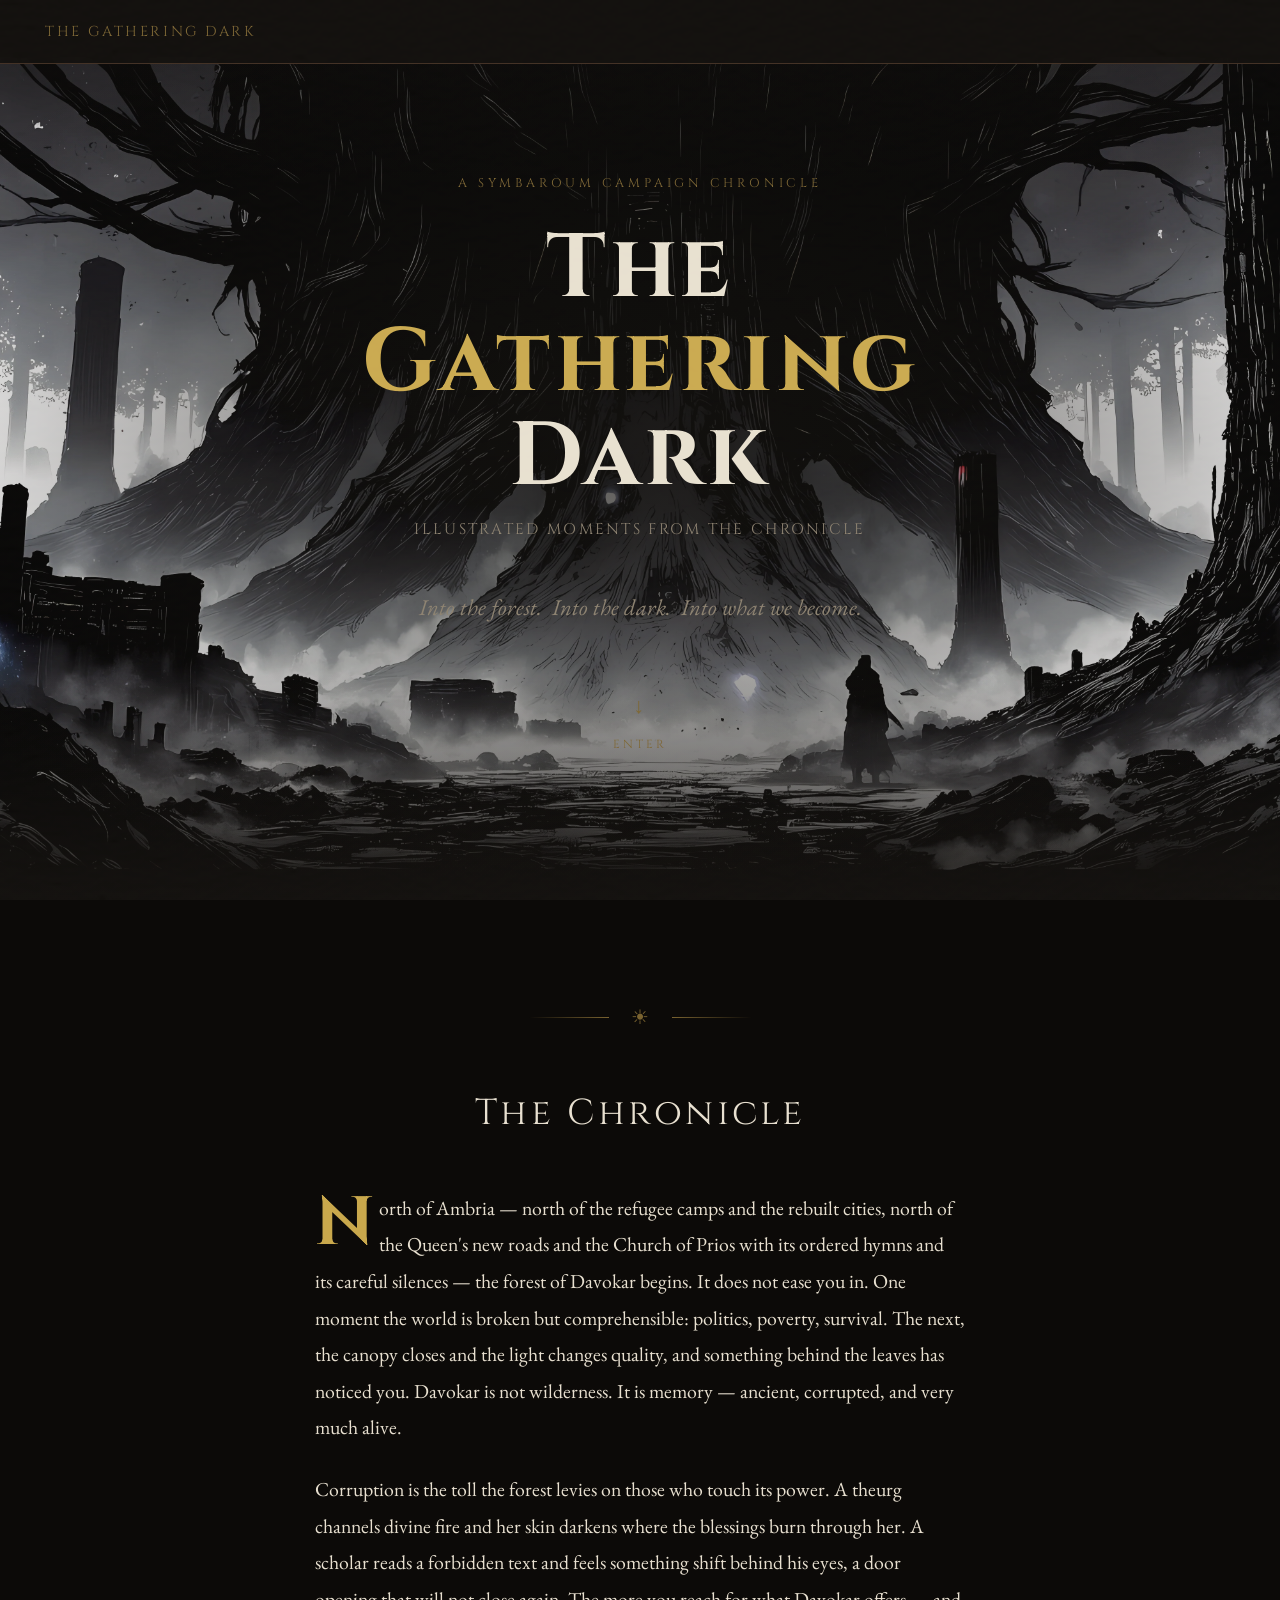
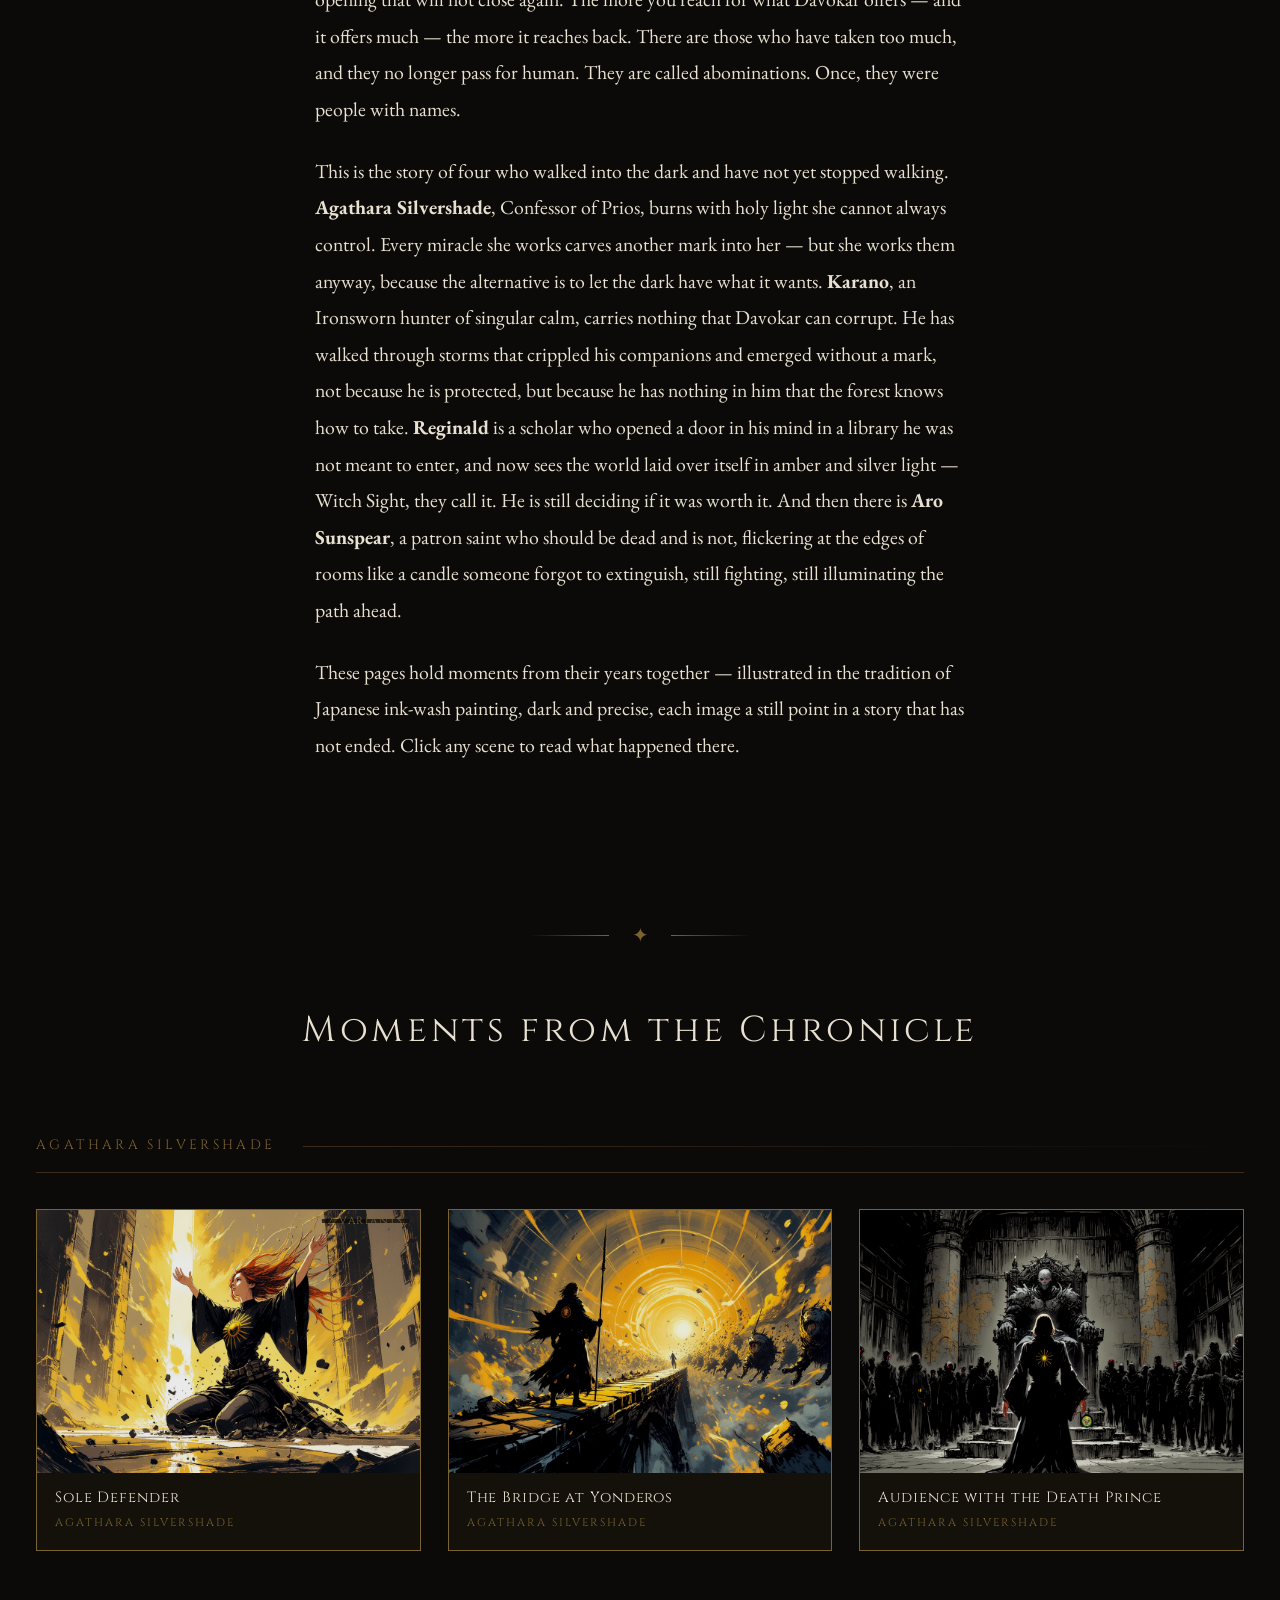
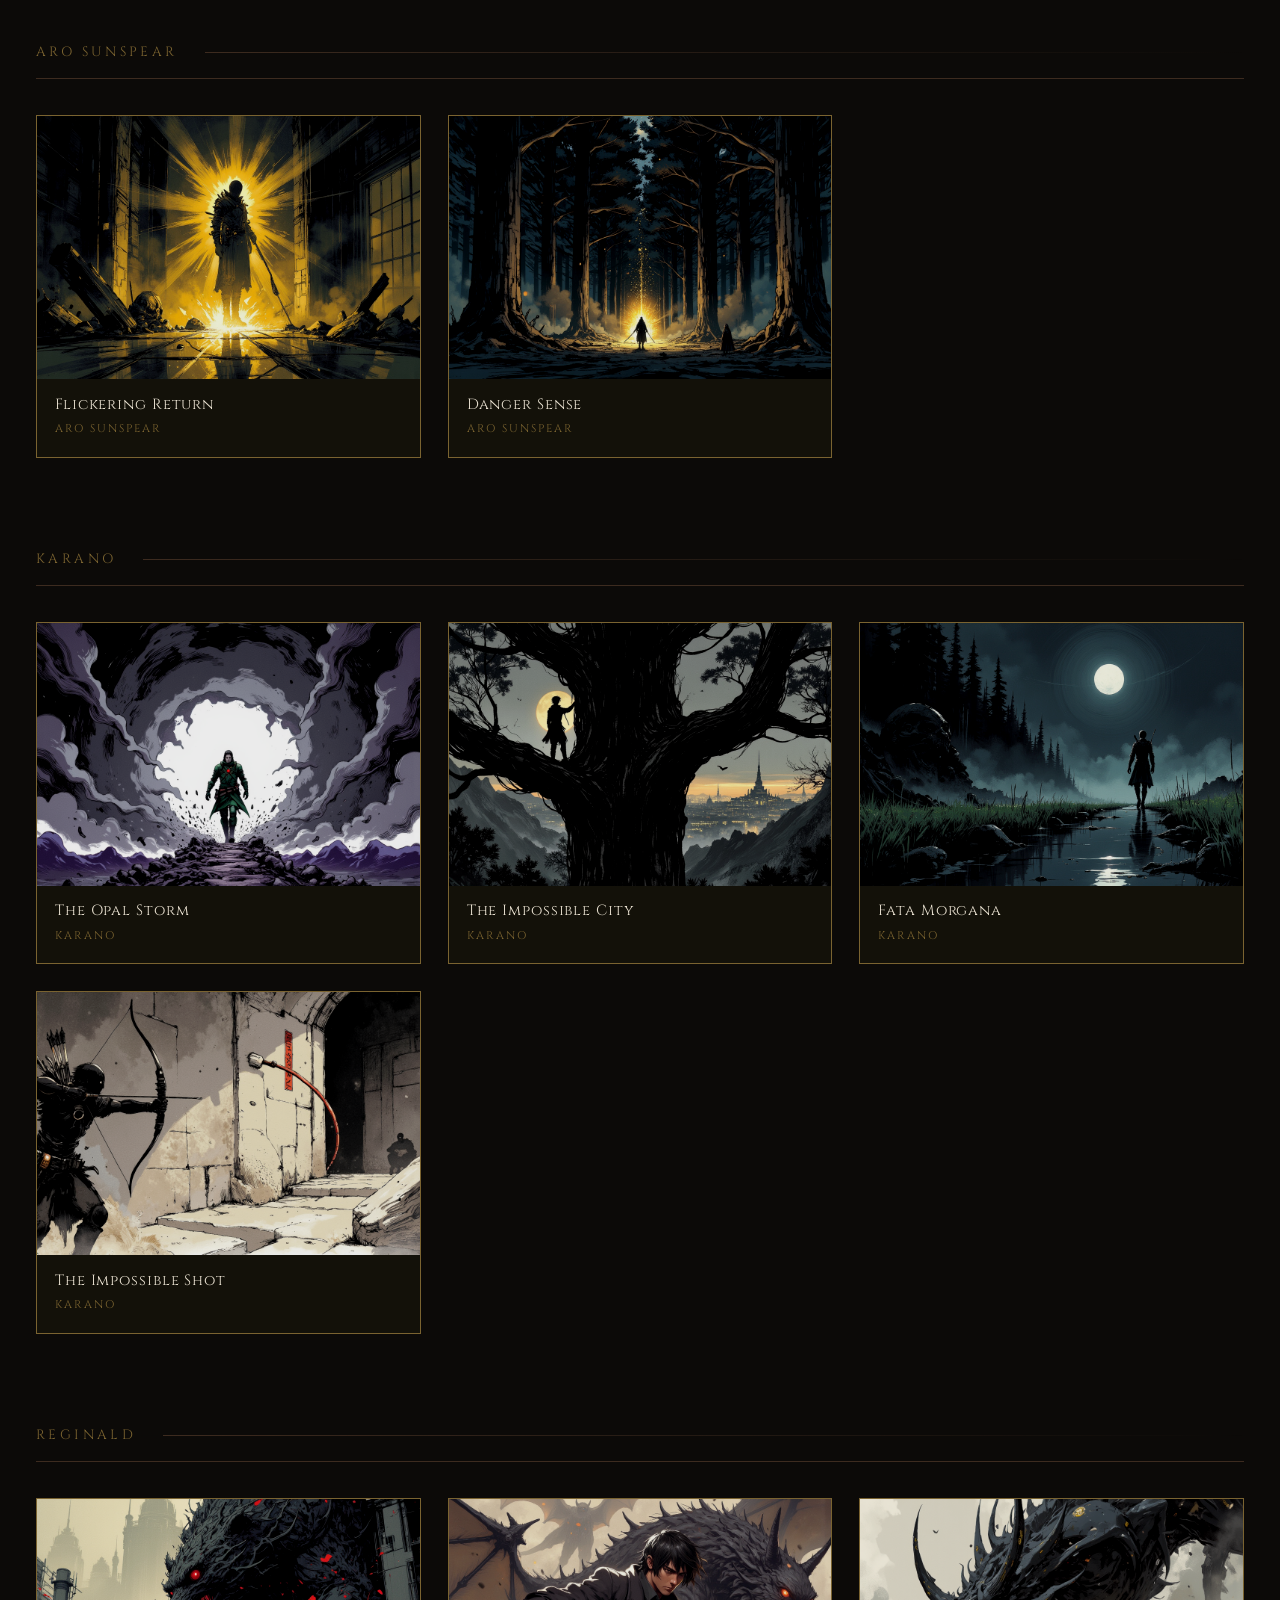
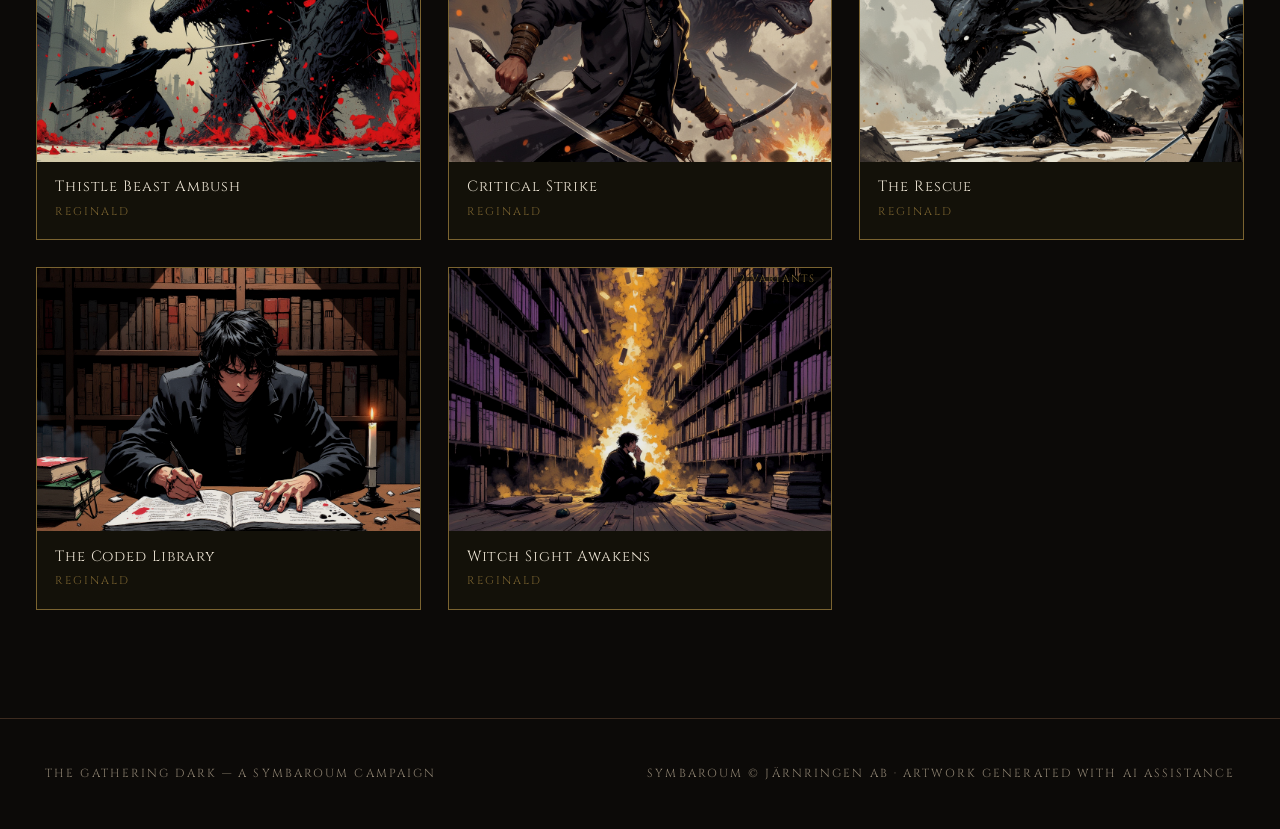
==== commit 4ae25cd3: "Upscale hero background images 4x to WebP RealESRGAN_x4plus_anime_6B: 1280×704 → 5120×2816. Converte" ====
--- a/index.html
+++ b/index.html
@@ -26,9 +26,9 @@
   <!-- Hero -->
   <section class="hero" aria-labelledby="hero-title">
     <div class="hero-bg" aria-hidden="true">
-      <img class="hero-bg-img" src="images/hero-davokar-depths_00001_.png" alt="" />
-      <img class="hero-bg-img" src="images/hero-threshold-four_00001_.png" alt="" />
-      <img class="hero-bg-img" src="images/hero-corruption-spreading_00001_.png" alt="" />
+      <img class="hero-bg-img" src="images-4x/hero-davokar-depths.webp" alt="" />
+      <img class="hero-bg-img" src="images-4x/hero-threshold-four.webp" alt="" />
+      <img class="hero-bg-img" src="images-4x/hero-corruption-spreading.webp" alt="" />
     </div>
     <div class="hero-content">
       <p class="hero-eyebrow">A Symbaroum Campaign Chronicle</p>
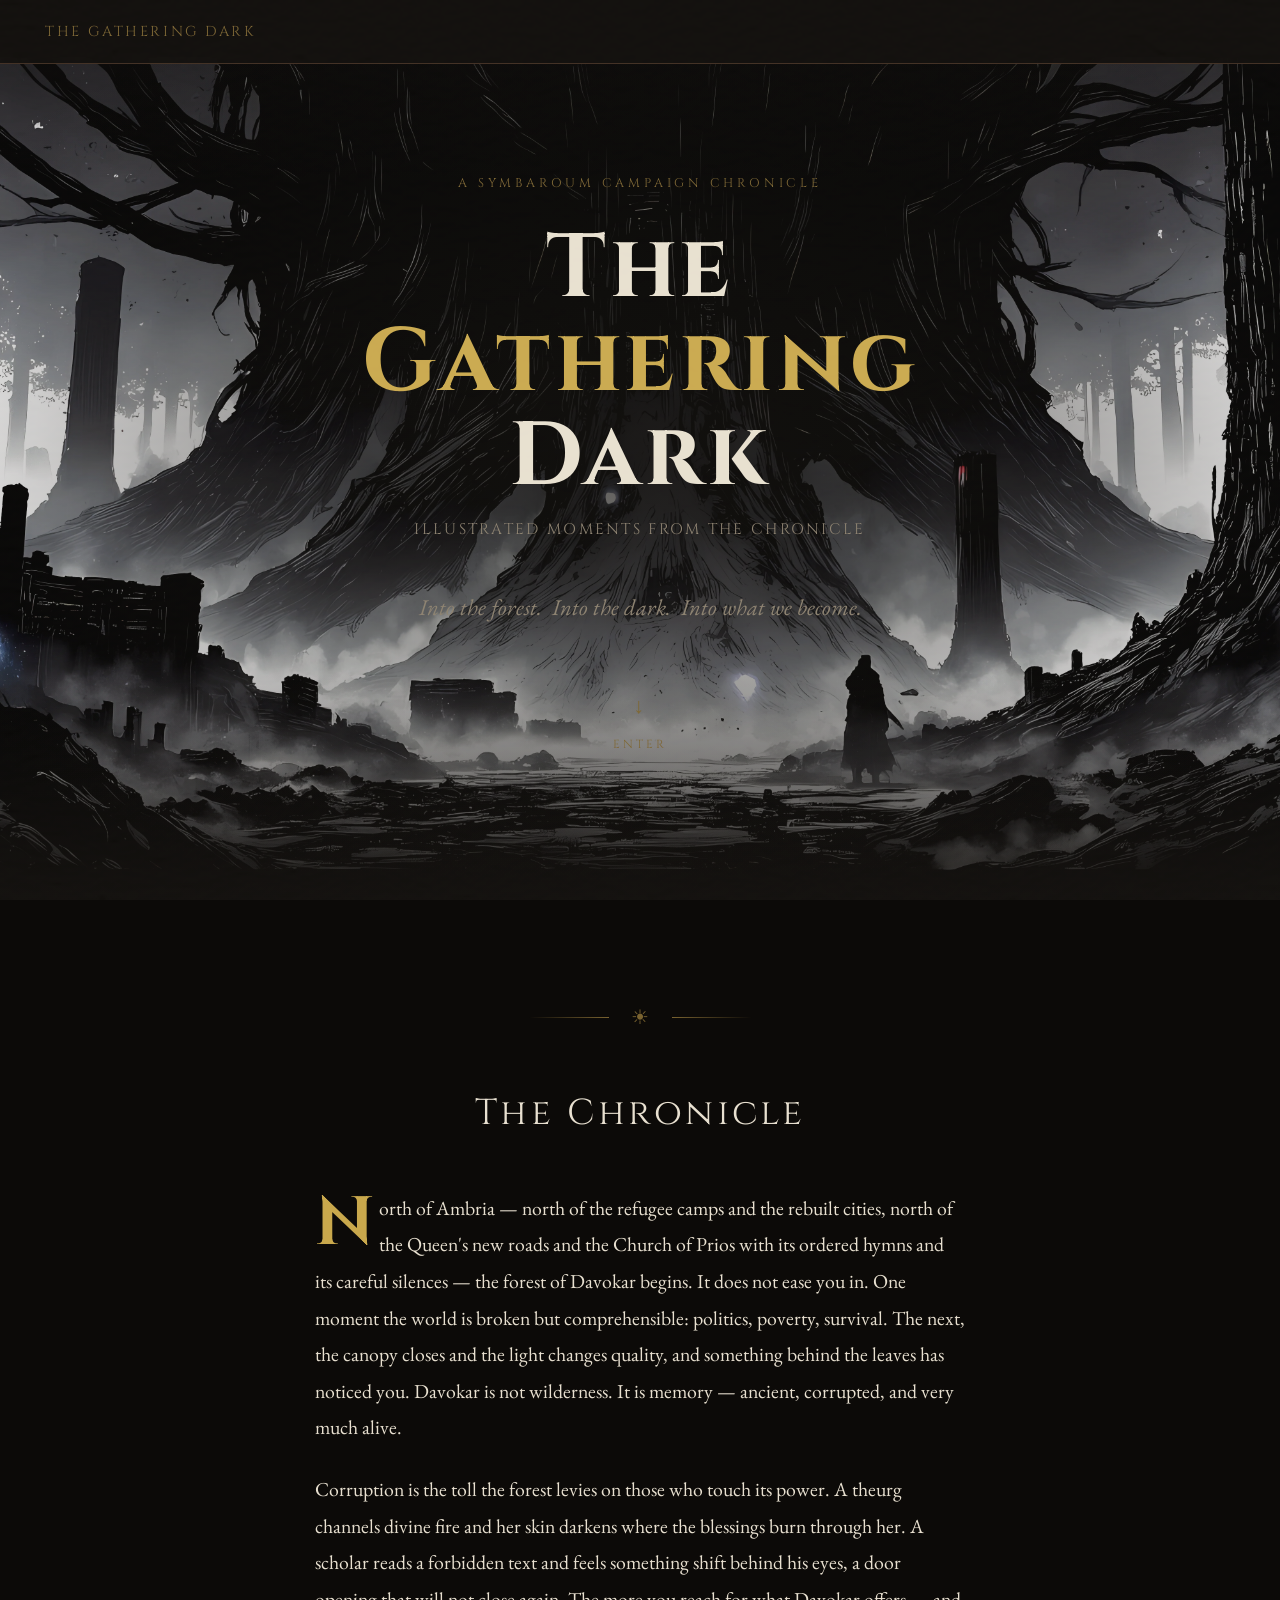
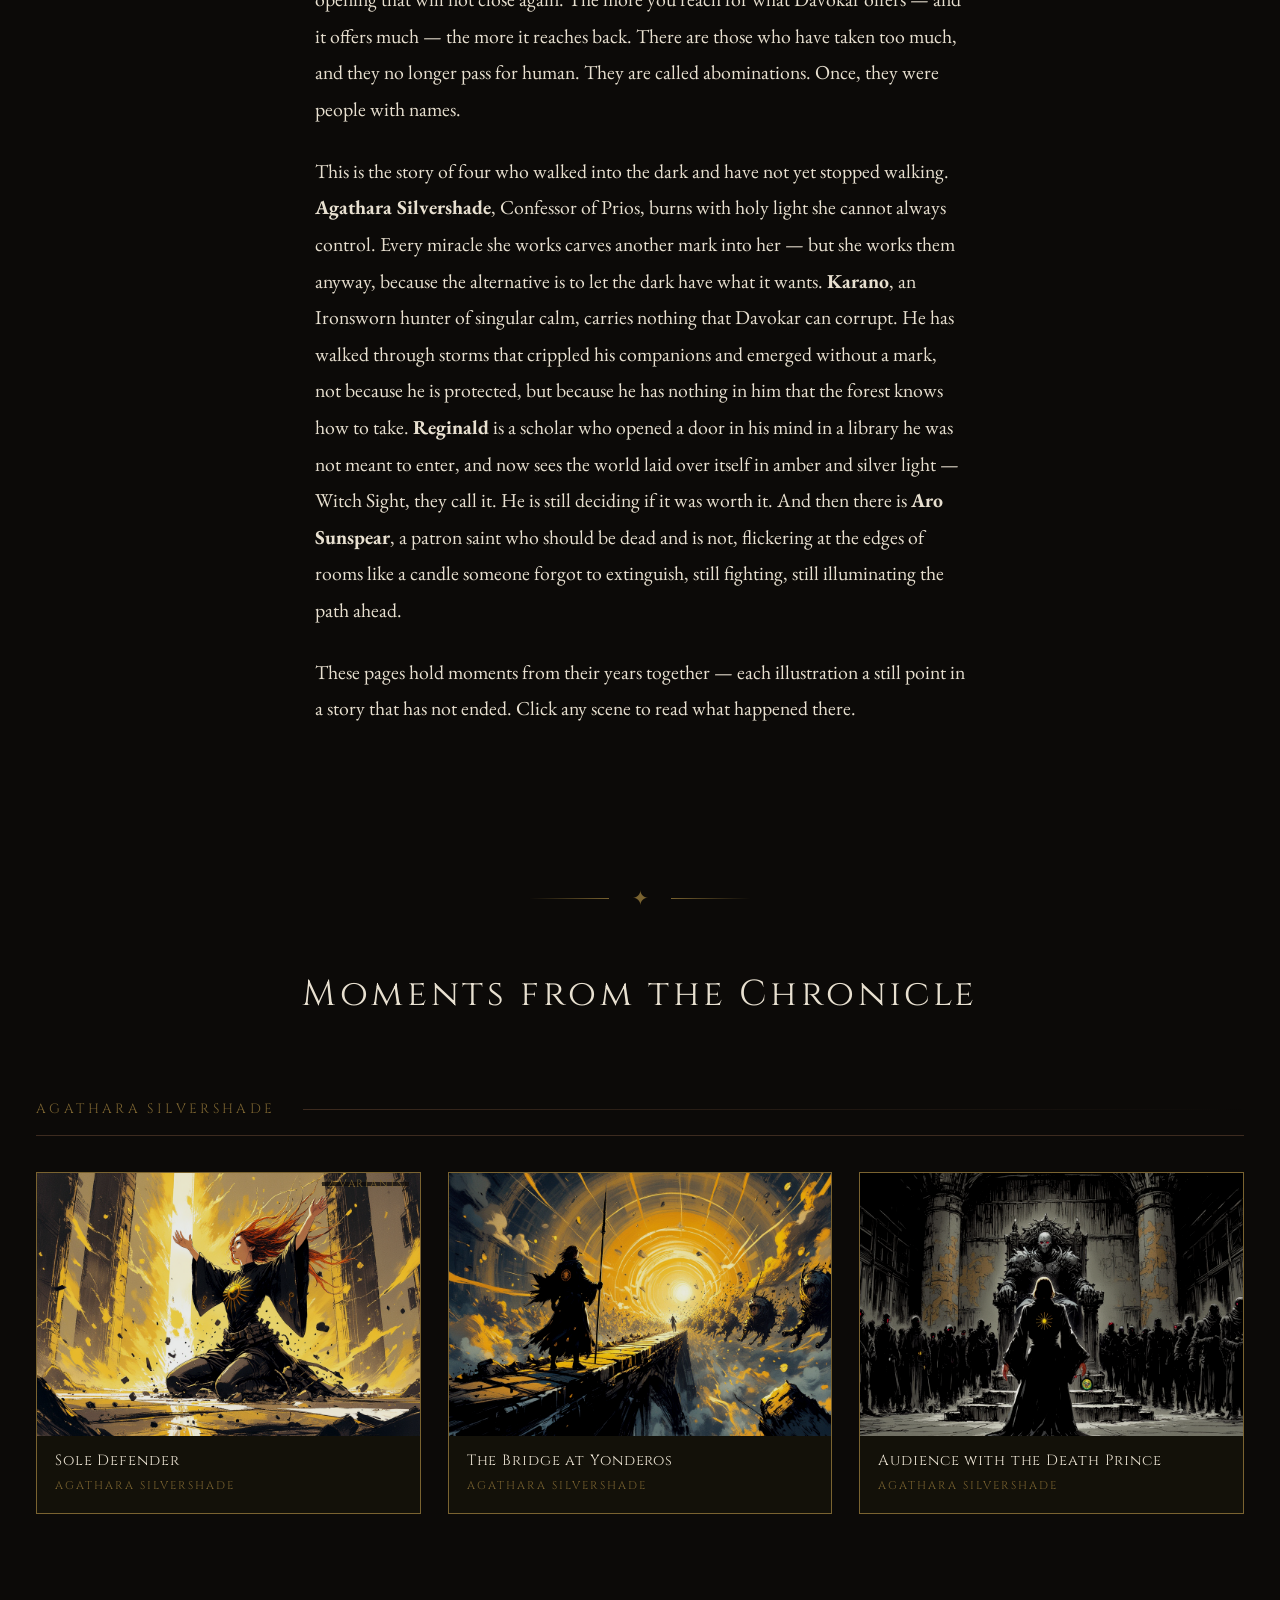
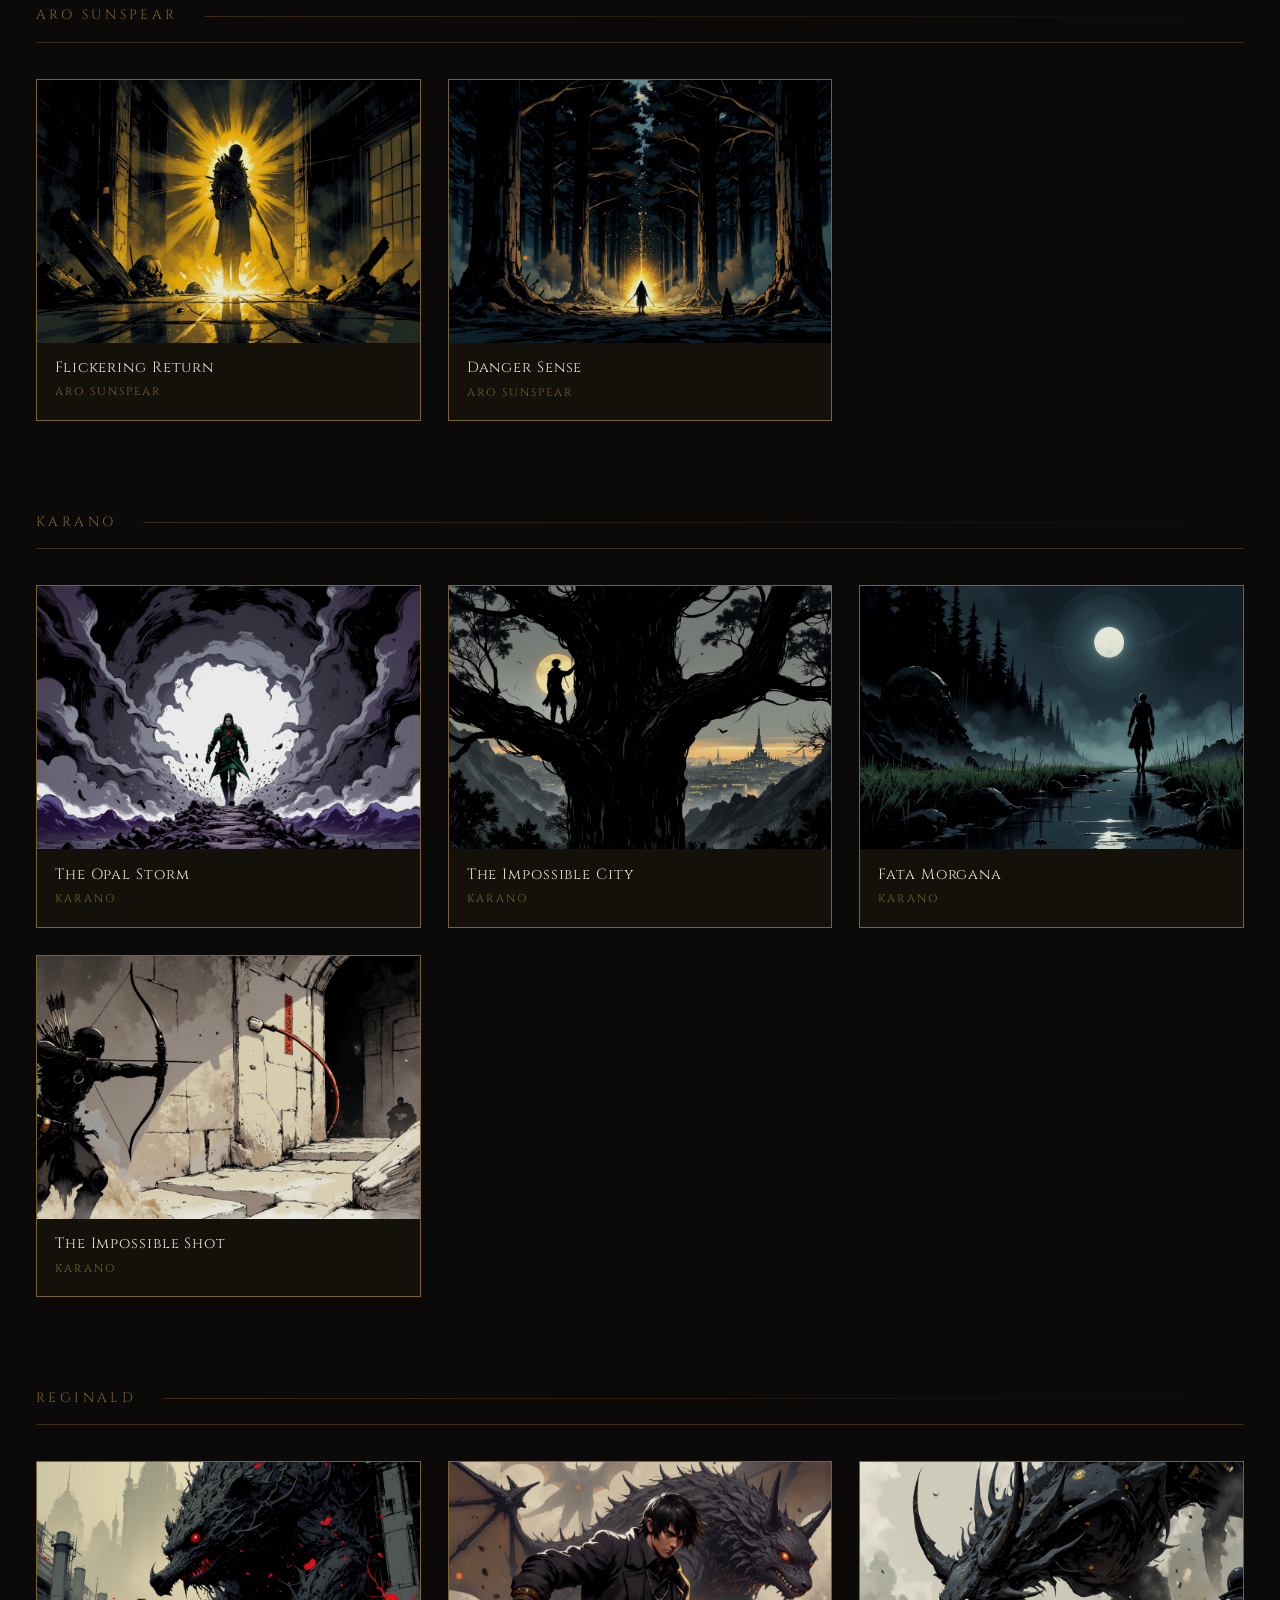
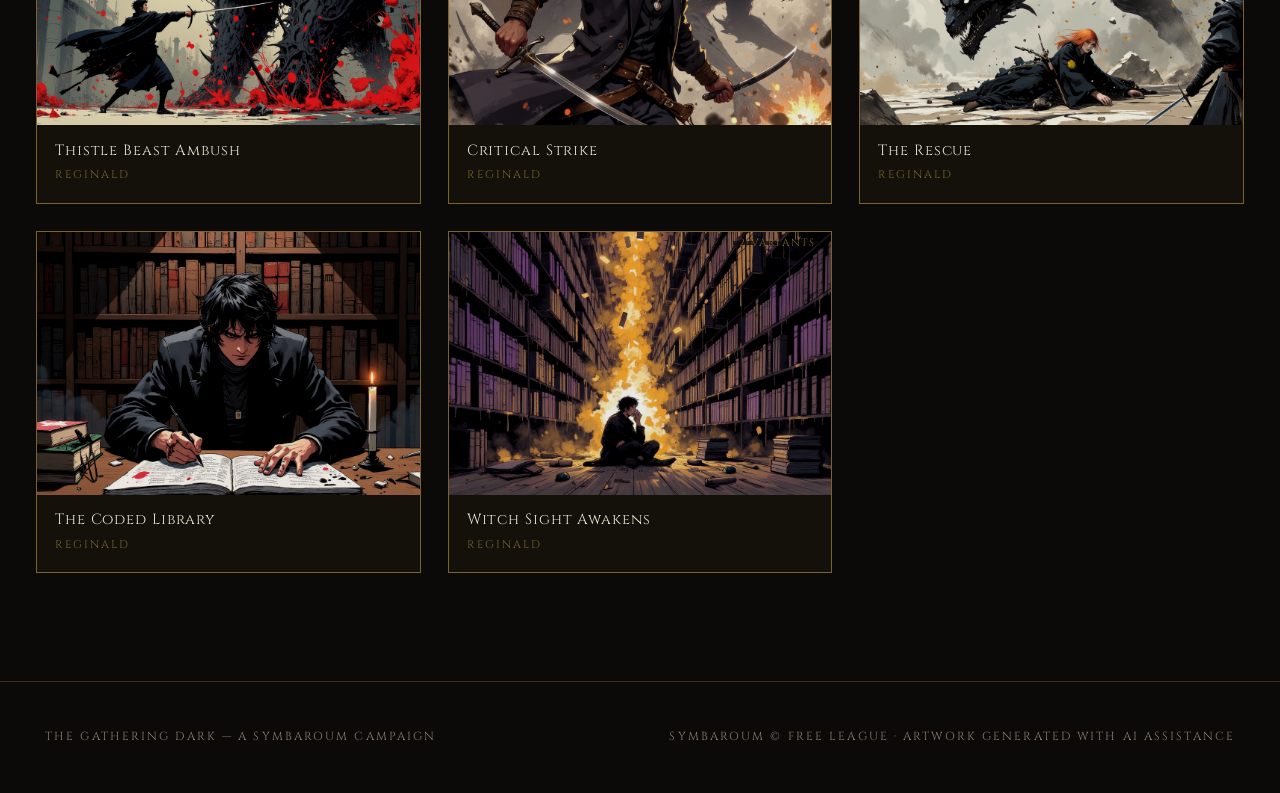
==== commit 67b71102: "Update text and copyright information in index.html" ====
--- a/index.html
+++ b/index.html
@@ -61,7 +61,7 @@
 
       <p>This is the story of four who walked into the dark and have not yet stopped walking. <strong>Agathara Silvershade</strong>, Confessor of Prios, burns with holy light she cannot always control. Every miracle she works carves another mark into her — but she works them anyway, because the alternative is to let the dark have what it wants. <strong>Karano</strong>, an Ironsworn hunter of singular calm, carries nothing that Davokar can corrupt. He has walked through storms that crippled his companions and emerged without a mark, not because he is protected, but because he has nothing in him that the forest knows how to take. <strong>Reginald</strong> is a scholar who opened a door in his mind in a library he was not meant to enter, and now sees the world laid over itself in amber and silver light — Witch Sight, they call it. He is still deciding if it was worth it. And then there is <strong>Aro Sunspear</strong>, a patron saint who should be dead and is not, flickering at the edges of rooms like a candle someone forgot to extinguish, still fighting, still illuminating the path ahead.</p>
 
-      <p>These pages hold moments from their years together — illustrated in the tradition of Japanese ink-wash painting, dark and precise, each image a still point in a story that has not ended. Click any scene to read what happened there.</p>
+      <p>These pages hold moments from their years together — each illustration a still point in a story that has not ended. Click any scene to read what happened there.</p>
     </div>
   </section>
 
@@ -85,7 +85,7 @@
   <!-- Footer -->
   <footer class="site-footer" role="contentinfo">
     <span class="footer-text">The Gathering Dark &mdash; A Symbaroum Campaign</span>
-    <span class="footer-text">Symbaroum &copy; Järnringen AB &middot; Artwork generated with AI assistance</span>
+    <span class="footer-text">Symbaroum &copy; Free League &middot; Artwork generated with AI assistance</span>
   </footer>
 
   <script src="js/main.js"></script>
